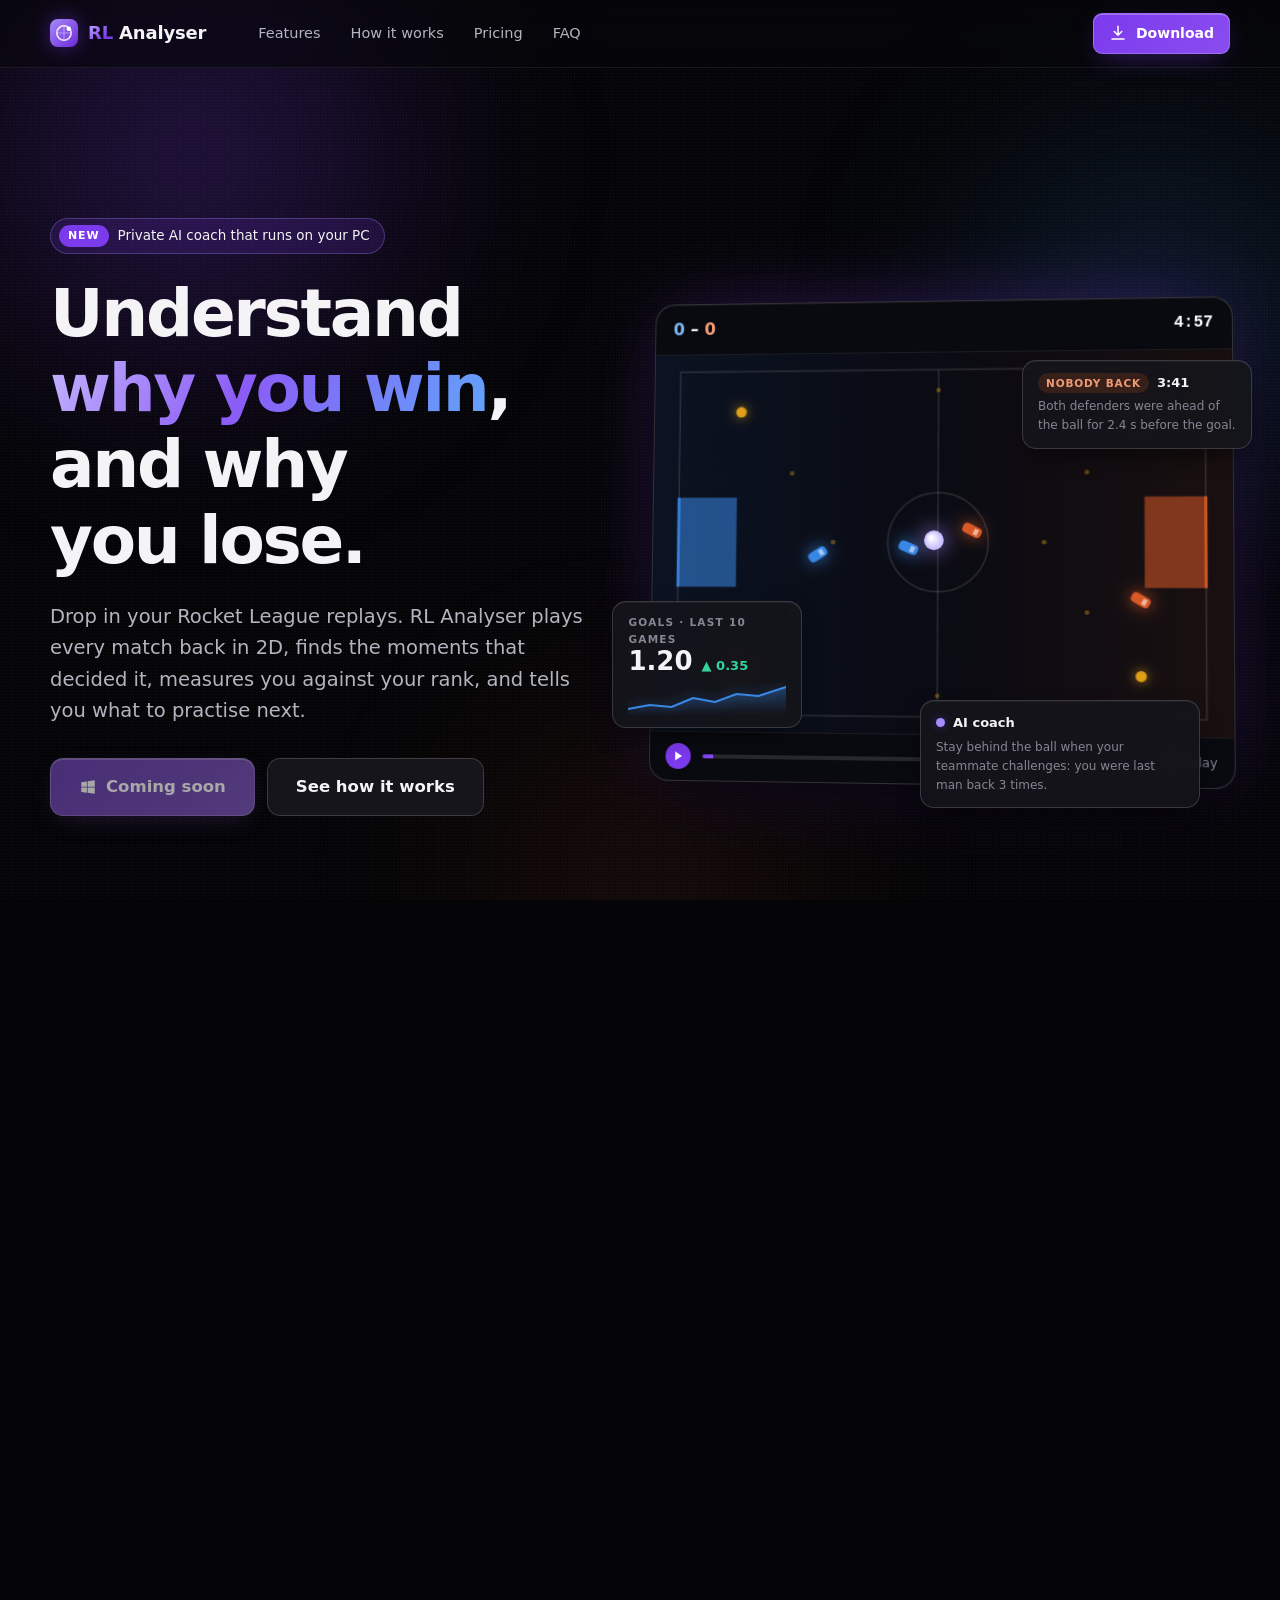
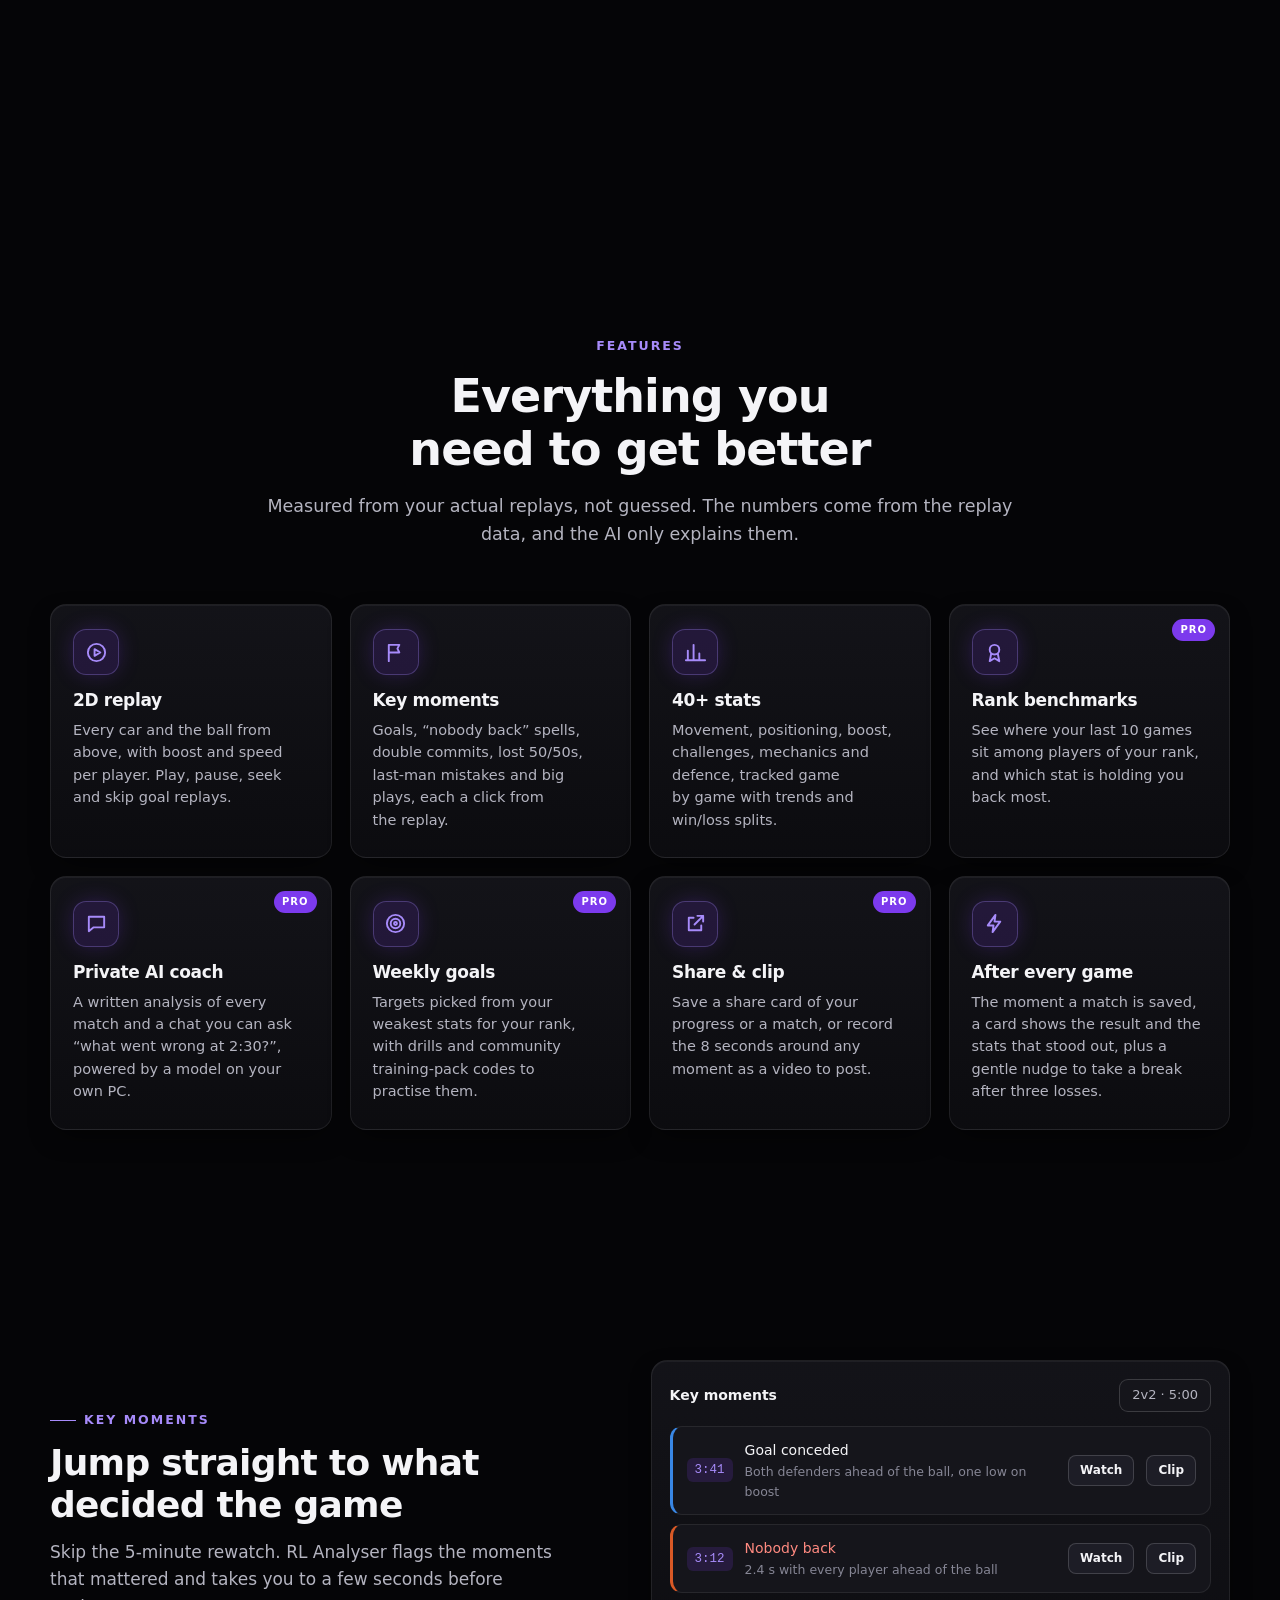
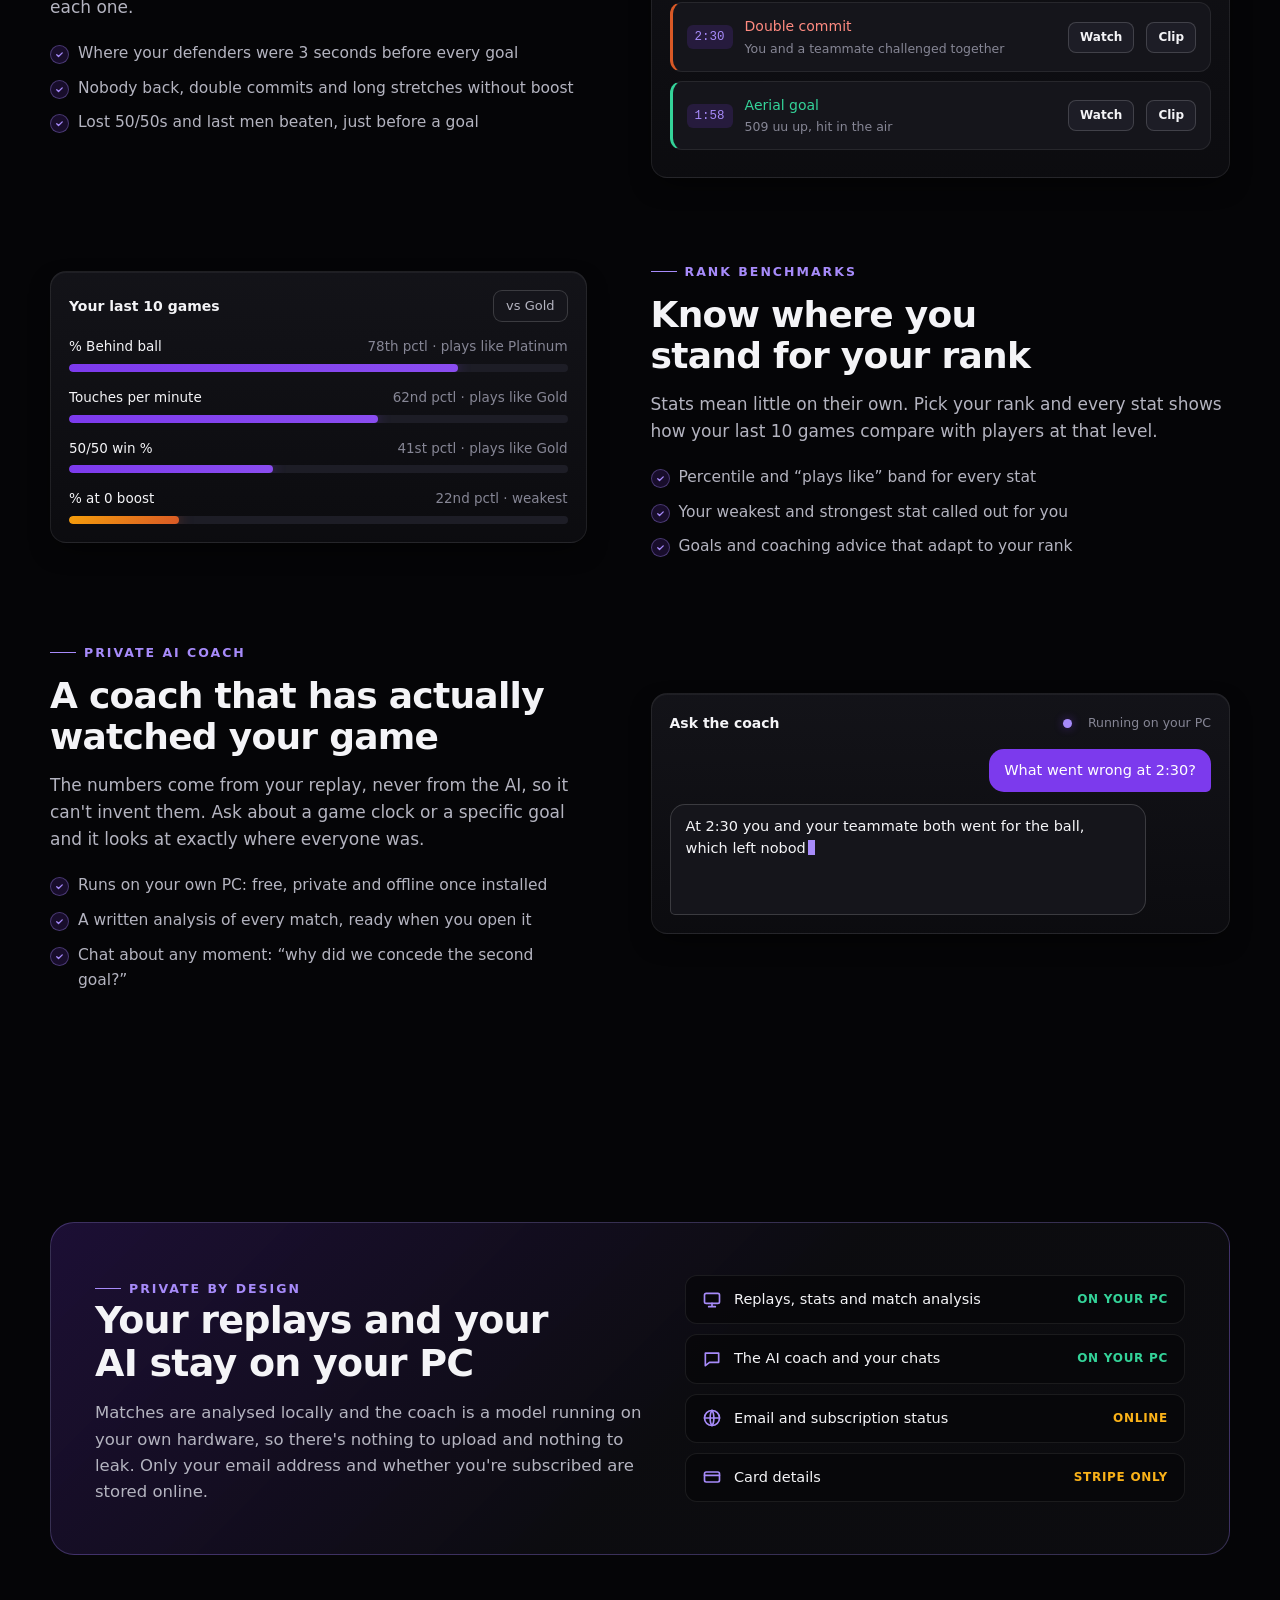
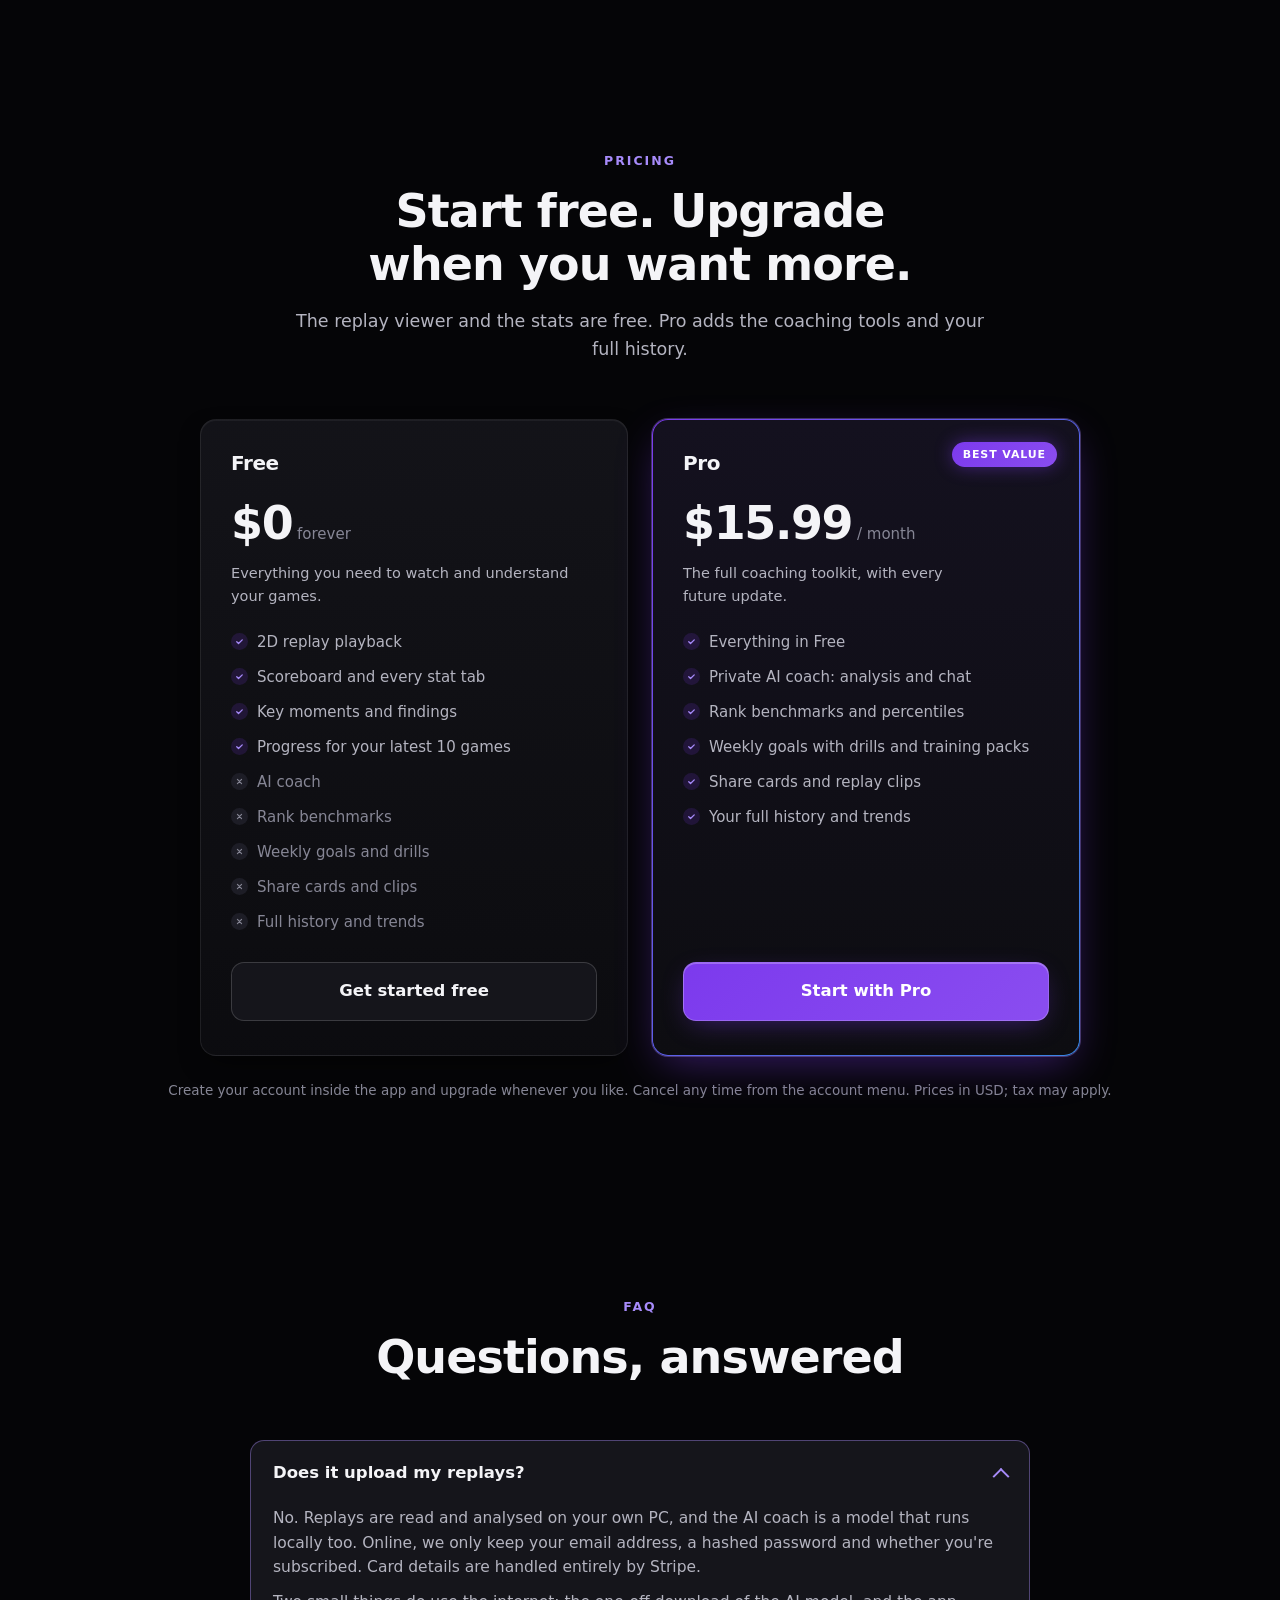
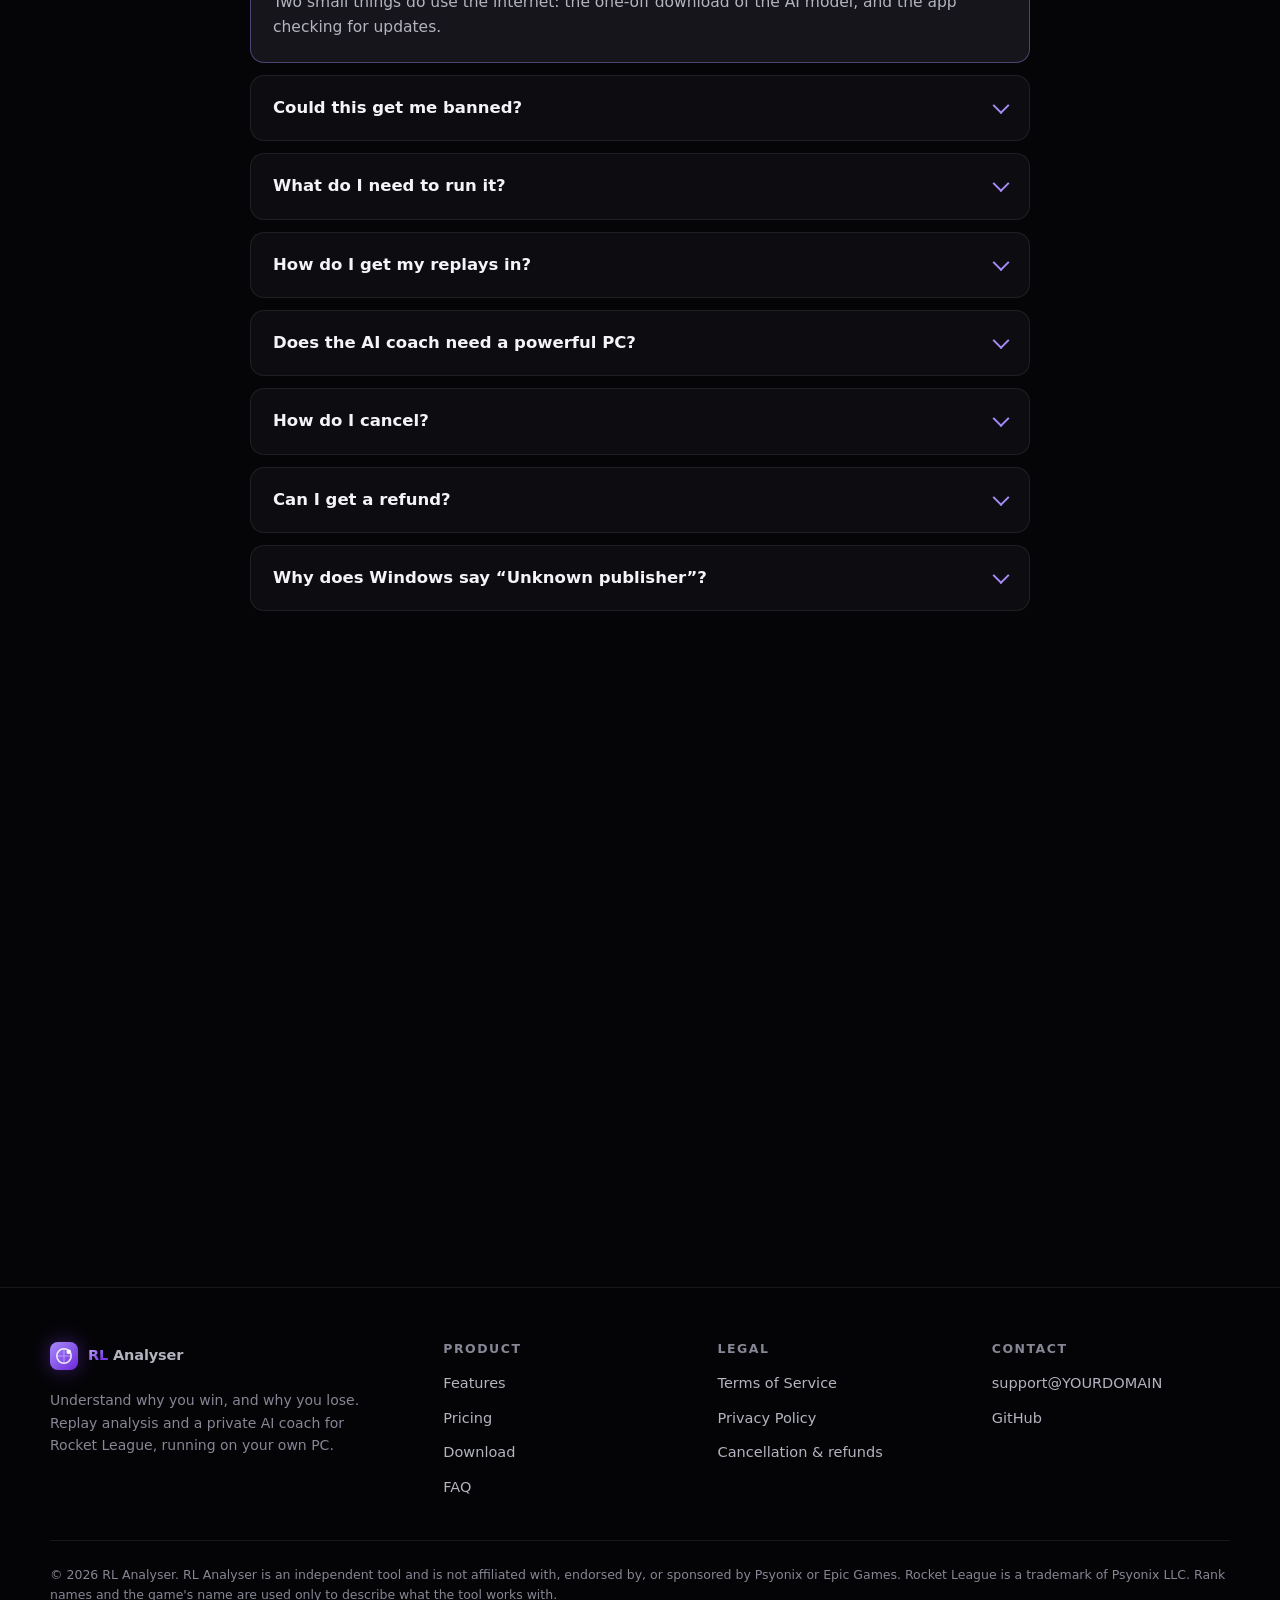
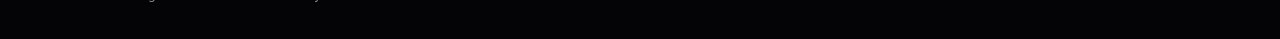
==== website/index.html @ 78fc93c7 "Add the public website (website/): home, download, legal drafts, thanks page A static, no-build site" ====
<!doctype html>
<html lang="en" class="no-js">
<head>
<meta charset="utf-8">
<meta name="viewport" content="width=device-width, initial-scale=1">
<title>RL Analyser: Rocket League replay analysis and a private AI coach</title>
<meta name="description" content="Replay every Rocket League match in 2D, find the moments that decided it, compare your stats with your rank, and get coaching from a private AI that runs on your own PC.">
<meta name="theme-color" content="#050507">
<link rel="canonical" href="https://YOURDOMAIN/">
<link rel="icon" href="assets/favicon.svg" type="image/svg+xml">
<link rel="icon" href="assets/favicon.ico" sizes="any">
<meta property="og:type" content="website">
<meta property="og:site_name" content="RL Analyser">
<meta property="og:title" content="RL Analyser: understand why you win, and why you lose">
<meta property="og:description" content="2D replays, key moments, rank-based stats and a private AI coach for Rocket League. Your replays never leave your PC.">
<meta property="og:url" content="https://YOURDOMAIN/">
<meta property="og:image" content="https://YOURDOMAIN/assets/og-image.png">
<meta name="twitter:card" content="summary_large_image">
<link rel="stylesheet" href="assets/site.css">
<script type="application/ld+json">
{"@context":"https://schema.org","@type":"SoftwareApplication","name":"RL Analyser","applicationCategory":"GameApplication","operatingSystem":"Windows 10, Windows 11",
 "description":"Rocket League replay analysis with 2D playback, key moments, rank benchmarks and a private on-device AI coach.",
 "offers":[{"@type":"Offer","price":"0","priceCurrency":"USD","name":"Free"},{"@type":"Offer","price":"15.99","priceCurrency":"USD","name":"Pro (monthly)"}]}
</script>
</head>
<body data-page="home" id="top">
<a class="skip" href="#main">Skip to content</a>
<div class="aurora" aria-hidden="true"><i></i><i></i><i></i></div>
<div id="site-header"></div>

<main id="main">

<!-- ================= HERO ================= -->
<header class="hero">
  <div class="wrap">
    <div class="hero-copy">
      <div class="pill reveal"><b>New</b> Private AI coach that runs on your PC</div>
      <h1 class="reveal">Understand <span class="grad">why you win</span>, and why you lose.</h1>
      <p class="lead reveal">Drop in your Rocket League replays. RL Analyser plays every match back in 2D, finds the moments that decided it, measures you against your rank, and tells you what to practise next.</p>
      <div class="hero-cta reveal">
        <a class="btn btn-primary btn-lg" href="download.html" data-download aria-disabled="true">Download for Windows</a>
        <a class="btn btn-lg" href="#how">See how it works</a>
      </div>
      <div class="hero-meta reveal">
        <span><svg viewBox="0 0 24 24" fill="none" stroke="currentColor" stroke-width="2" stroke-linecap="round" stroke-linejoin="round" aria-hidden="true"><rect x="5" y="11" width="14" height="9" rx="2"/><path d="M8 11V8a4 4 0 018 0v3"/></svg>Your replays never leave your PC</span>
        <span><svg viewBox="0 0 24 24" fill="none" stroke="currentColor" stroke-width="2" stroke-linecap="round" stroke-linejoin="round" aria-hidden="true"><path d="M5 12l5 5 9-10"/></svg>Free to start</span>
        <span><svg viewBox="0 0 24 24" fill="none" stroke="currentColor" stroke-width="2" stroke-linecap="round" stroke-linejoin="round" aria-hidden="true"><path d="M5 12l5 5 9-10"/></svg>Windows 10 &amp; 11</span>
      </div>
    </div>

    <div class="stage reveal" aria-label="A drawn illustration of the app's 2D replay view">
      <div class="replay">
        <div class="replay-top">
          <span class="score"><span class="b" id="hud-b">0</span> <span aria-hidden="true">&ndash;</span> <span class="o" id="hud-o">0</span></span>
          <span class="live" id="hud-state"></span>
          <span class="clock" id="hud-clock">4:58</span>
        </div>
        <canvas id="replay-canvas" aria-hidden="true"></canvas>
        <div class="replay-bar"><span class="play"><svg viewBox="0 0 12 12" fill="currentColor" aria-hidden="true"><path d="M3 1.5l7 4.5-7 4.5z"/></svg></span><span class="track"><i id="hud-track"></i></span><span>2D replay</span></div>
      </div>
      <div class="float f1">
        <div class="mini-label">Goals &middot; last 10 games</div>
        <div class="mini-value">1.20 <span class="good delta">&#9650; 0.35</span></div>
        <svg class="spark" viewBox="0 0 160 32" preserveAspectRatio="none" aria-hidden="true">
          <defs><linearGradient id="sparkfill" x1="0" y1="0" x2="0" y2="1"><stop offset="0" stop-color="#3987e5" stop-opacity=".35"/><stop offset="1" stop-color="#3987e5" stop-opacity="0"/></linearGradient></defs>
          <path d="M0 26 L22 22 L44 24 L66 15 L88 19 L110 11 L132 13 L160 4 V32 H0 Z"/>
          <polyline points="0,26 22,22 44,24 66,15 88,19 110,11 132,13 160,4"/>
        </svg>
      </div>
      <div class="float f2"><span class="tag">Nobody back</span><b>3:41</b><div class="mini-sub mt">Both defenders were ahead of the ball for 2.4 s before the goal.</div></div>
      <div class="float f3"><span class="ai-dot"></span><b>AI coach</b><div class="mini-sub mt">Stay behind the ball when your teammate challenges: you were last man back 3 times.</div></div>
    </div>
  </div>
</header>

<section class="facts-strip" aria-label="At a glance">
  <div class="wrap facts">
    <div class="card fact reveal"><b data-count="40" data-suffix="+">40+</b><span>stats measured per player, per match</span></div>
    <div class="card fact reveal"><b data-count="8">8</b><span>kinds of key moment found automatically</span></div>
    <div class="card fact reveal"><b data-count="8">8</b><span>rank bands to compare yourself against</span></div>
    <div class="card fact reveal"><b data-count="100" data-suffix="%">100%</b><span>of your replays stay on your own PC</span></div>
  </div>
</section>

<!-- ================= HOW IT WORKS ================= -->
<section id="how" data-section="howItWorks">
  <div class="wrap">
    <div class="section-head reveal"><div class="kicker">How it works</div><h2>From a finished match to a clear plan</h2><p>No uploads, no waiting for a website. Everything happens on your PC, right after the game.</p></div>
    <div class="steps">
      <div class="card step reveal"><div class="icon-chip"><svg viewBox="0 0 24 24" fill="none" stroke="currentColor" stroke-width="2" stroke-linecap="round" stroke-linejoin="round" aria-hidden="true"><path d="M3 7h6l2 2h10v10H3z"/></svg></div><h3>Play like normal</h3><p>Turn on Rocket League's auto-save replays. RL Analyser finds your replay folder and notices every new game by itself.</p></div>
      <div class="card step reveal"><div class="icon-chip"><svg viewBox="0 0 24 24" fill="none" stroke="currentColor" stroke-width="2" stroke-linecap="round" stroke-linejoin="round" aria-hidden="true"><circle cx="12" cy="12" r="9"/><path d="M10 8.5l6 3.5-6 3.5z"/></svg></div><h3>See what really happened</h3><p>A &ldquo;just finished&rdquo; card shows the result and what stood out. Open the match to watch it in 2D with the key moments marked.</p></div>
      <div class="card step reveal"><div class="icon-chip"><svg viewBox="0 0 24 24" fill="none" stroke="currentColor" stroke-width="2" stroke-linecap="round" stroke-linejoin="round" aria-hidden="true"><circle cx="12" cy="12" r="9"/><circle cx="12" cy="12" r="5"/><circle cx="12" cy="12" r="1.5"/></svg></div><h3>Know what to practise</h3><p>Get weekly goals aimed at your weakest stats for your rank, with drills and training-pack codes to hit them.</p></div>
    </div>
  </div>
</section>

<!-- ================= FEATURES ================= -->
<section id="features" data-section="features">
  <div class="wrap">
    <div class="section-head reveal"><div class="kicker">Features</div><h2>Everything you need to get better</h2><p>Measured from your actual replays, not guessed. The numbers come from the replay data, and the AI only explains them.</p></div>
    <div class="features">
      <article class="card feature reveal"><div class="icon-chip"><svg viewBox="0 0 24 24" fill="none" stroke="currentColor" stroke-width="2" stroke-linecap="round" stroke-linejoin="round" aria-hidden="true"><circle cx="12" cy="12" r="9"/><path d="M10 8.5l6 3.5-6 3.5z"/></svg></div><h3>2D replay</h3><p>Every car and the ball from above, with boost and speed per player. Play, pause, seek and skip goal replays.</p></article>
      <article class="card feature reveal"><div class="icon-chip"><svg viewBox="0 0 24 24" fill="none" stroke="currentColor" stroke-width="2" stroke-linecap="round" stroke-linejoin="round" aria-hidden="true"><path d="M5 21V4M5 4h11l-2 4 2 4H5"/></svg></div><h3>Key moments</h3><p>Goals, &ldquo;nobody back&rdquo; spells, double commits, lost 50/50s, last-man mistakes and big plays, each a click from the replay.</p></article>
      <article class="card feature reveal"><div class="icon-chip"><svg viewBox="0 0 24 24" fill="none" stroke="currentColor" stroke-width="2" stroke-linecap="round" stroke-linejoin="round" aria-hidden="true"><path d="M4 20V10M10 20V4M16 20v-7M22 20H2"/></svg></div><h3>40+ stats</h3><p>Movement, positioning, boost, challenges, mechanics and defence, tracked game by game with trends and win/loss splits.</p></article>
      <article class="card feature reveal"><span class="pro-tag">Pro</span><div class="icon-chip"><svg viewBox="0 0 24 24" fill="none" stroke="currentColor" stroke-width="2" stroke-linecap="round" stroke-linejoin="round" aria-hidden="true"><circle cx="12" cy="9" r="5"/><path d="M8.5 13.5L7 21l5-3 5 3-1.5-7.5"/></svg></div><h3>Rank benchmarks</h3><p>See where your last 10 games sit among players of your rank, and which stat is holding you back most.</p></article>
      <article class="card feature reveal"><span class="pro-tag">Pro</span><div class="icon-chip"><svg viewBox="0 0 24 24" fill="none" stroke="currentColor" stroke-width="2" stroke-linecap="round" stroke-linejoin="round" aria-hidden="true"><path d="M4 5h16v11H9l-5 4z"/></svg></div><h3>Private AI coach</h3><p>A written analysis of every match and a chat you can ask &ldquo;what went wrong at 2:30?&rdquo;, powered by a model on your own PC.</p></article>
      <article class="card feature reveal"><span class="pro-tag">Pro</span><div class="icon-chip"><svg viewBox="0 0 24 24" fill="none" stroke="currentColor" stroke-width="2" stroke-linecap="round" stroke-linejoin="round" aria-hidden="true"><circle cx="12" cy="12" r="9"/><circle cx="12" cy="12" r="5"/><circle cx="12" cy="12" r="1.5"/></svg></div><h3>Weekly goals</h3><p>Targets picked from your weakest stats for your rank, with drills and community training-pack codes to practise them.</p></article>
      <article class="card feature reveal"><span class="pro-tag">Pro</span><div class="icon-chip"><svg viewBox="0 0 24 24" fill="none" stroke="currentColor" stroke-width="2" stroke-linecap="round" stroke-linejoin="round" aria-hidden="true"><path d="M14 4h6v6M20 4l-9 9M18 14v5H5V6h5"/></svg></div><h3>Share &amp; clip</h3><p>Save a share card of your progress or a match, or record the 8 seconds around any moment as a video to post.</p></article>
      <article class="card feature reveal"><div class="icon-chip"><svg viewBox="0 0 24 24" fill="none" stroke="currentColor" stroke-width="2" stroke-linecap="round" stroke-linejoin="round" aria-hidden="true"><path d="M13 3L5 14h6l-1 7 8-11h-6z"/></svg></div><h3>After every game</h3><p>The moment a match is saved, a card shows the result and the stats that stood out, plus a gentle nudge to take a break after three losses.</p></article>
    </div>
  </div>
</section>

<!-- ================= DEEP DIVES ================= -->
<section data-section="deepDive">
  <div class="wrap">
    <div class="dive">
      <div class="dive-copy reveal">
        <div class="kicker">Key moments</div>
        <h3>Jump straight to what decided the game</h3>
        <p>Skip the 5-minute rewatch. RL Analyser flags the moments that mattered and takes you to a few seconds before each one.</p>
        <ul class="checks"><li>Where your defenders were 3 seconds before every goal</li><li>Nobody back, double commits and long stretches without boost</li><li>Lost 50/50s and last men beaten, just before a goal</li></ul>
      </div>
      <div class="card mock reveal" aria-label="Illustration of the key moments list">
        <div class="mock-head"><b>Key moments</b><span class="rank-pick">2v2 &middot; 5:00</span></div>
        <div class="moment goal"><span class="clk">3:41</span><span class="txt">Goal conceded<small>Both defenders ahead of the ball, one low on boost</small></span><span class="pillbtn">Watch</span><span class="pillbtn">Clip</span></div>
        <div class="moment bad"><span class="clk">3:12</span><span class="txt">Nobody back<small>2.4 s with every player ahead of the ball</small></span><span class="pillbtn">Watch</span><span class="pillbtn">Clip</span></div>
        <div class="moment bad"><span class="clk">2:30</span><span class="txt">Double commit<small>You and a teammate challenged together</small></span><span class="pillbtn">Watch</span><span class="pillbtn">Clip</span></div>
        <div class="moment good"><span class="clk">1:58</span><span class="txt">Aerial goal<small>509 uu up, hit in the air</small></span><span class="pillbtn">Watch</span><span class="pillbtn">Clip</span></div>
      </div>
    </div>

    <div class="dive flip">
      <div class="dive-copy reveal">
        <div class="kicker">Rank benchmarks</div>
        <h3>Know where you stand for your rank</h3>
        <p>Stats mean little on their own. Pick your rank and every stat shows how your last 10 games compare with players at that level.</p>
        <ul class="checks"><li>Percentile and &ldquo;plays like&rdquo; band for every stat</li><li>Your weakest and strongest stat called out for you</li><li>Goals and coaching advice that adapt to your rank</li></ul>
      </div>
      <div class="card mock reveal" aria-label="Illustration of stats compared with a rank">
        <div class="mock-head"><b>Your last 10 games</b><span class="rank-pick">vs Gold</span></div>
        <div class="bars">
          <div class="bar-row"><div class="top"><span>% Behind ball</span><span>78th pctl &middot; plays like Platinum</span></div><div class="bar"><i data-w="78"></i></div></div>
          <div class="bar-row"><div class="top"><span>Touches per minute</span><span>62nd pctl &middot; plays like Gold</span></div><div class="bar"><i data-w="62"></i></div></div>
          <div class="bar-row"><div class="top"><span>50/50 win %</span><span>41st pctl &middot; plays like Gold</span></div><div class="bar"><i data-w="41"></i></div></div>
          <div class="bar-row"><div class="top"><span>% at 0 boost</span><span>22nd pctl &middot; weakest</span></div><div class="bar warn"><i data-w="22"></i></div></div>
        </div>
      </div>
    </div>

    <div class="dive">
      <div class="dive-copy reveal">
        <div class="kicker">Private AI coach</div>
        <h3>A coach that has actually watched your game</h3>
        <p>The numbers come from your replay, never from the AI, so it can't invent them. Ask about a game clock or a specific goal and it looks at exactly where everyone was.</p>
        <ul class="checks"><li>Runs on your own PC: free, private and offline once installed</li><li>A written analysis of every match, ready when you open it</li><li>Chat about any moment: &ldquo;why did we concede the second goal?&rdquo;</li></ul>
      </div>
      <div class="card mock reveal" aria-label="Illustration of a chat with the AI coach">
        <div class="mock-head"><b>Ask the coach</b><span class="engine"><span class="ai-dot"></span>Running on your PC</span></div>
        <div class="chat">
          <div class="bubble me">What went wrong at 2:30?</div>
          <div class="bubble ai" data-typing="At 2:30 you and your teammate both went for the ball, which left nobody behind it. The opponent cleared past you and scored 4 seconds later. Next time, call the challenge and rotate back so one of you stays behind the ball."><span class="typed"></span><span class="cursor"></span></div>
        </div>
      </div>
    </div>
  </div>
</section>

<!-- ================= PRIVACY ================= -->
<section data-section="privacy">
  <div class="wrap">
    <div class="band reveal">
      <div>
        <div class="kicker">Private by design</div>
        <h2>Your replays and your AI stay on your PC</h2>
        <p>Matches are analysed locally and the coach is a model running on your own hardware, so there's nothing to upload and nothing to leak. Only your email address and whether you're subscribed are stored online.</p>
      </div>
      <div class="flow" aria-label="What happens where">
        <div class="here"><svg viewBox="0 0 24 24" fill="none" stroke="currentColor" stroke-width="2" stroke-linecap="round" stroke-linejoin="round" aria-hidden="true"><rect x="3" y="4" width="18" height="12" rx="2"/><path d="M8 20h8M12 16v4"/></svg>Replays, stats and match analysis<b>On your PC</b></div>
        <div class="here"><svg viewBox="0 0 24 24" fill="none" stroke="currentColor" stroke-width="2" stroke-linecap="round" stroke-linejoin="round" aria-hidden="true"><path d="M4 5h16v11H9l-5 4z"/></svg>The AI coach and your chats<b>On your PC</b></div>
        <div class="online"><svg viewBox="0 0 24 24" fill="none" stroke="currentColor" stroke-width="2" stroke-linecap="round" stroke-linejoin="round" aria-hidden="true"><circle cx="12" cy="12" r="9"/><path d="M3 12h18M12 3c3 3.5 3 14.5 0 18M12 3c-3 3.5-3 14.5 0 18"/></svg>Email and subscription status<b>Online</b></div>
        <div class="online"><svg viewBox="0 0 24 24" fill="none" stroke="currentColor" stroke-width="2" stroke-linecap="round" stroke-linejoin="round" aria-hidden="true"><rect x="3" y="6" width="18" height="12" rx="2"/><path d="M3 10h18"/></svg>Card details<b>Stripe only</b></div>
      </div>
    </div>
  </div>
</section>

<!-- ================= PRICING ================= -->
<section id="pricing" data-section="pricing">
  <div class="wrap">
    <div class="section-head reveal"><div class="kicker">Pricing</div><h2>Start free. Upgrade when you want more.</h2><p>The replay viewer and the stats are free. Pro adds the coaching tools and your full history.</p></div>
    <div class="plans">
      <div class="card plan reveal">
        <h3>Free</h3><div class="price">$0<small> forever</small></div>
        <p class="blurb">Everything you need to watch and understand your games.</p>
        <ul><li>2D replay playback</li><li>Scoreboard and every stat tab</li><li>Key moments and findings</li><li>Progress for your latest 10 games</li><li class="no">AI coach</li><li class="no">Rank benchmarks</li><li class="no">Weekly goals and drills</li><li class="no">Share cards and clips</li><li class="no">Full history and trends</li></ul>
        <a class="btn btn-lg" href="download.html">Get started free</a>
      </div>
      <div class="card plan pro reveal">
        <span class="badge">Best value</span>
        <h3>Pro</h3><div class="price"><span data-site="priceMonthly">$15.99</span><small> / month</small></div>
        <p class="blurb">The full coaching toolkit, with every future update.</p>
        <ul><li>Everything in Free</li><li>Private AI coach: analysis and chat</li><li>Rank benchmarks and percentiles</li><li>Weekly goals with drills and training packs</li><li>Share cards and replay clips</li><li>Your full history and trends</li></ul>
        <a class="btn btn-primary btn-lg" href="download.html">Start with Pro</a>
      </div>
    </div>
    <p class="fineprint reveal">Create your account inside the app and upgrade whenever you like. Cancel any time from the account menu. Prices in USD; tax may apply.</p>
  </div>
</section>

<!-- ================= FAQ ================= -->
<section id="faq" data-section="faq">
  <div class="wrap">
    <div class="section-head reveal"><div class="kicker">FAQ</div><h2>Questions, answered</h2></div>
    <div class="faq reveal">
      <details open><summary>Does it upload my replays?</summary><div class="answer"><p>No. Replays are read and analysed on your own PC, and the AI coach is a model that runs locally too. Online, we only keep your email address, a hashed password and whether you're subscribed. Card details are handled entirely by Stripe.</p><p>Two small things do use the internet: the one-off download of the AI model, and the app checking for updates.</p></div></details>
      <details><summary>Could this get me banned?</summary><div class="answer"><p>RL Analyser only reads the replay files Rocket League saves to your computer, the same way replay-analysis websites do. It never touches the game itself: no memory reading, no overlays, no injection.</p></div></details>
      <details><summary>What do I need to run it?</summary><div class="answer"><p>Windows 10 or 11 (64-bit) with Rocket League on PC, from Epic or Steam. Replays saved on consoles can't be read. Mac and Linux aren't supported yet.</p></div></details>
      <details><summary>How do I get my replays in?</summary><div class="answer"><p>Switch on Rocket League's <b>Auto-save replays</b> setting. The app finds the replay folder for you, loads what's there, and picks up each new game as soon as it's saved.</p></div></details>
      <details><summary>Does the AI coach need a powerful PC?</summary><div class="answer"><p>It needs a one-off model download: about 2.7&nbsp;GB for the Lite model, or 5.7&nbsp;GB for the better Standard model (best with an 8&nbsp;GB+ graphics card). With a graphics card a report takes seconds; on a CPU alone it takes a couple of minutes. Everything except the AI is instant either way.</p></div></details>
      <details><summary>How do I cancel?</summary><div class="answer"><p>Open the account menu in the app and choose <b>Manage subscription</b>. You keep Pro until the end of the month you've paid for, then you're back on Free. Your replays and stats are never deleted.</p></div></details>
      <details><summary>Can I get a refund?</summary><div class="answer"><p>See the <a href="refunds.html">cancellation and refunds page</a> for the details.</p></div></details>
      <details><summary>Why does Windows say &ldquo;Unknown publisher&rdquo;?</summary><div class="answer"><p>The installer isn't code-signed yet, so Windows SmartScreen shows a caution the first time. Choose <b>More info</b>, then <b>Run anyway</b>. We publish a SHA-256 checksum for every release so you can check your download is untouched.</p></div></details>
    </div>
  </div>
</section>

<section>
  <div class="wrap">
    <div class="cta reveal">
      <h2>Ready to find out why you win?</h2>
      <p>Download RL Analyser, point it at your replays, and see your last game the way a coach would.</p>
      <a class="btn btn-primary btn-lg" href="download.html" data-download aria-disabled="true">Download for Windows</a>
    </div>
  </div>
</section>

</main>

<div id="site-footer"></div>
<noscript><p class="noscript">RL Analyser's website works best with JavaScript on, but all the key information is on this page.</p></noscript>
<script src="site.config.js"></script>
<script src="assets/site.js"></script>
</body>
</html>
---- website/assets/site.css ----
/* RL Analyser website. Same design language as the app (ui/styles.css): near-black layered surfaces, one
   electric-violet accent for chrome, and team blue/orange reserved for data. The tokens below are copied from the
   app, so change a value in ONE place and the whole site follows. No inline styles anywhere (strict CSP). */

:root {
  color-scheme: dark;

  --ink: #f4f4f7;
  --ink-secondary: #b4b4c0;
  --ink-muted: #868695;
  --paper: #050507;
  --surface: #0d0d11;
  --surface-2: #15151b;
  --surface-3: #1d1d26;
  --hairline: rgba(255, 255, 255, 0.08);
  --hairline-strong: rgba(255, 255, 255, 0.16);

  --accent: #7c3aed;
  --accent-text: #a78bfa;
  --accent-glow: rgba(124, 58, 237, 0.45);
  --accent-soft: rgba(124, 58, 237, 0.16);
  --accent-grad: linear-gradient(135deg, #7c3aed, #8a4df0);

  --blue: #3987e5;
  --blue-text: #7db4f2;
  --orange: #d95926;
  --orange-text: #f09a73;
  --good: #34d399;
  --warn: #fab219;

  --radius-lg: 16px;
  --radius-md: 10px;
  --radius-sm: 6px;
  --shadow-2: 0 10px 28px -10px rgba(0, 0, 0, 0.8), 0 1px 0 rgba(255, 255, 255, 0.05) inset;
  --shadow-3: 0 30px 60px -20px rgba(0, 0, 0, 0.9), 0 1px 0 rgba(255, 255, 255, 0.06) inset;
  --glow: 0 0 0 1px rgba(167, 139, 250, 0.35), 0 14px 44px -10px var(--accent-glow);

  --font: "Segoe UI Variable Display", "Segoe UI", system-ui, -apple-system, "Helvetica Neue", Arial, sans-serif;
  --font-mono: "Cascadia Code", "SF Mono", Consolas, ui-monospace, monospace;
  --maxw: 1180px;
}

* { box-sizing: border-box; }
html { scroll-behavior: smooth; scroll-padding-top: 84px; }
body {
  margin: 0; background: var(--paper); color: var(--ink); font-family: var(--font); font-size: 16px; line-height: 1.6;
  -webkit-font-smoothing: antialiased; overflow-x: hidden;
}
img, svg, canvas { display: block; max-width: 100%; }
a { color: var(--accent-text); text-decoration: none; }
a:hover { text-decoration: underline; }
h1, h2, h3, h4 { line-height: 1.15; margin: 0; letter-spacing: -0.02em; text-wrap: balance; }
p { margin: 0; text-wrap: pretty; }
ul { margin: 0; padding: 0; list-style: none; }
button { font: inherit; cursor: pointer; }
:focus-visible { outline: 2px solid var(--accent-text); outline-offset: 3px; border-radius: 4px; }
::selection { background: rgba(124, 58, 237, 0.55); color: #fff; }
.skip { position: absolute; left: -999px; top: 8px; z-index: 100; background: var(--accent); color: #fff; padding: 8px 14px; border-radius: 8px; }
.skip:focus { left: 8px; }
.wrap { width: min(var(--maxw), 100% - 48px); margin-inline: auto; }
.hidden { display: none !important; }

/* ---------- ambient background ---------- */
.aurora { position: fixed; inset: 0; z-index: -1; overflow: hidden; pointer-events: none; background: var(--paper); }
.aurora i { position: absolute; border-radius: 50%; filter: blur(90px); opacity: 0.55; will-change: transform; }
.aurora i:nth-child(1) { width: 640px; height: 640px; left: -10%; top: -18%; background: radial-gradient(circle, rgba(124, 58, 237, 0.55), transparent 70%); animation: drift-a 26s ease-in-out infinite alternate; }
.aurora i:nth-child(2) { width: 560px; height: 560px; right: -12%; top: 4%; background: radial-gradient(circle, rgba(57, 135, 229, 0.38), transparent 70%); animation: drift-b 32s ease-in-out infinite alternate; }
.aurora i:nth-child(3) { width: 520px; height: 520px; left: 30%; bottom: -26%; background: radial-gradient(circle, rgba(217, 89, 38, 0.22), transparent 70%); animation: drift-a 38s ease-in-out infinite alternate-reverse; }
.aurora::after { /* fine grain keeps the gradients from banding */
  content: ""; position: absolute; inset: 0; opacity: 0.05;
  background-image: radial-gradient(rgba(255, 255, 255, 0.9) 1px, transparent 1px); background-size: 3px 3px;
}
@keyframes drift-a { to { transform: translate3d(90px, 70px, 0) scale(1.12); } }
@keyframes drift-b { to { transform: translate3d(-80px, 90px, 0) scale(1.08); } }

/* ---------- nav ---------- */
#site-header { min-height: 68px; }
.nav {
  position: fixed; inset: 0 0 auto 0; z-index: 50; height: 68px; display: flex; align-items: center;
  background: rgba(8, 8, 11, 0.62); backdrop-filter: blur(18px) saturate(1.4); -webkit-backdrop-filter: blur(18px) saturate(1.4);
  border-bottom: 1px solid var(--hairline); transition: background .25s, border-color .25s;
}
.nav.scrolled { background: rgba(8, 8, 11, 0.86); border-bottom-color: var(--hairline-strong); }
.nav .wrap { display: flex; align-items: center; gap: 28px; }
.brand { display: inline-flex; align-items: center; gap: 10px; font-weight: 700; font-size: 18px; letter-spacing: -0.01em; color: var(--ink); white-space: nowrap; flex-shrink: 0; }
.brand:hover { text-decoration: none; }
.brand .rl { background: linear-gradient(135deg, #c4b5fd, #7c3aed 70%); -webkit-background-clip: text; background-clip: text; -webkit-text-fill-color: transparent; font-weight: 800; }
.brand svg { width: 28px; height: 28px; filter: drop-shadow(0 0 10px var(--accent-glow)); }
.nav-links { display: flex; gap: 6px; margin-left: 12px; }
.nav-links a { color: var(--ink-secondary); padding: 8px 12px; border-radius: 8px; font-size: 14.5px; font-weight: 500; }
.nav-links a:hover { color: var(--ink); background: var(--surface-2); text-decoration: none; }
.nav-cta { margin-left: auto; display: flex; align-items: center; gap: 10px; }
.menu-btn { display: none; margin-left: auto; background: var(--surface-2); border: 1px solid var(--hairline-strong); color: var(--ink); width: 42px; height: 42px; border-radius: 10px; }
.menu-btn svg { width: 20px; height: 20px; margin: auto; }

/* ---------- buttons ---------- */
.btn {
  display: inline-flex; align-items: center; justify-content: center; gap: 9px; border: 1px solid var(--hairline-strong);
  background: var(--surface-2); color: var(--ink); padding: 11px 20px; border-radius: 11px; font-weight: 600; font-size: 15px;
  transition: transform .18s ease, box-shadow .2s ease, background .2s ease, border-color .2s; text-decoration: none; white-space: nowrap;
}
.btn:hover { transform: translateY(-2px); background: var(--surface-3); text-decoration: none; border-color: rgba(255, 255, 255, 0.28); }
.btn-primary { background: var(--accent-grad); border-color: rgba(255, 255, 255, 0.22); color: #fff; box-shadow: 0 8px 28px -8px var(--accent-glow), 0 1px 0 rgba(255, 255, 255, 0.25) inset; }
.btn-primary:hover { background: var(--accent-grad); filter: brightness(1.14); box-shadow: 0 14px 38px -8px var(--accent-glow), 0 1px 0 rgba(255, 255, 255, 0.3) inset; }
.btn-lg { padding: 15px 28px; font-size: 16.5px; border-radius: 13px; }
.btn-small { padding: 8px 15px; font-size: 14px; border-radius: 9px; }
.btn svg { width: 18px; height: 18px; }
.btn[aria-disabled="true"] { opacity: .65; cursor: default; filter: saturate(.6); }
.btn[aria-disabled="true"]:hover { transform: none; filter: saturate(.6); }

/* ---------- hero ---------- */
.hero { padding: 150px 0 70px; position: relative; }
.hero .wrap { display: grid; grid-template-columns: minmax(0, 1fr) minmax(0, 1.08fr); gap: 56px; align-items: center; }
.kicker { display: inline-flex; align-items: center; gap: 8px; color: var(--accent-text); font-size: 12.5px; font-weight: 700; letter-spacing: .16em; text-transform: uppercase; }
.kicker::before { content: ""; width: 26px; height: 1px; background: var(--accent-text); }
.pill { display: inline-flex; align-items: center; gap: 9px; padding: 6px 14px 6px 8px; border-radius: 99px; background: var(--accent-soft); border: 1px solid rgba(167, 139, 250, 0.3); color: var(--ink); font-size: 13.5px; margin-bottom: 22px; }
.pill b { background: var(--accent); color: #fff; padding: 2px 9px; border-radius: 99px; font-size: 11px; letter-spacing: .08em; text-transform: uppercase; }
.hero h1 { font-size: clamp(38px, 5.2vw, 66px); font-weight: 800; letter-spacing: -0.035em; }
.grad { background: linear-gradient(120deg, #c4b5fd 0%, #8b5cf6 45%, #60a5fa 100%); -webkit-background-clip: text; background-clip: text; -webkit-text-fill-color: transparent; }
.hero .lead { margin-top: 22px; font-size: clamp(17px, 1.6vw, 19.5px); color: var(--ink-secondary); max-width: 540px; }
.hero-cta { display: flex; flex-wrap: wrap; gap: 12px; margin-top: 32px; }
.hero-meta { margin-top: 24px; display: flex; flex-wrap: wrap; gap: 8px 22px; color: var(--ink-muted); font-size: 13.5px; }
.hero-meta span { display: inline-flex; align-items: center; gap: 7px; }
.hero-meta svg { width: 15px; height: 15px; color: var(--accent-text); }

.stage { position: relative; }
.replay {
  position: relative; border-radius: 20px; background: #090a10; border: 1px solid var(--hairline-strong); box-shadow: var(--shadow-3), 0 0 80px -20px var(--accent-glow);
  overflow: hidden; transform: perspective(1400px) rotateY(-5deg) rotateX(3deg); transition: transform .5s ease;
}
.stage:hover .replay { transform: perspective(1400px) rotateY(-1.5deg) rotateX(1deg); }
.replay-top { display: flex; align-items: center; gap: 14px; padding: 12px 18px; border-bottom: 1px solid var(--hairline); font-variant-numeric: tabular-nums; }
.replay-top .score { font-weight: 700; font-size: 17px; }
.replay-top .score .b { color: var(--blue-text); } .replay-top .score .o { color: var(--orange-text); }
.replay-top .clock { font-family: var(--font-mono); font-weight: 600; margin-left: auto; color: #fff; }
.replay-top .live { color: var(--warn); font-weight: 700; font-size: 12.5px; letter-spacing: .1em; }
.replay canvas { width: 100%; aspect-ratio: 16 / 10.5; background: #07080d; }
.replay-bar { display: flex; align-items: center; gap: 12px; padding: 11px 16px; border-top: 1px solid var(--hairline); color: var(--ink-muted); font-size: 12.5px; }
.replay-bar .track { flex: 1; height: 4px; border-radius: 4px; background: rgba(255, 255, 255, 0.12); overflow: hidden; }
.replay-bar .track i { display: block; height: 100%; width: 0; background: var(--accent-grad); box-shadow: 0 0 10px var(--accent-glow); }
.replay-bar .play { width: 26px; height: 26px; border-radius: 50%; background: var(--accent); display: grid; place-items: center; color: #fff; }
.replay-bar .play svg { width: 12px; height: 12px; }

.float {
  position: absolute; background: rgba(21, 21, 27, 0.88); backdrop-filter: blur(14px); -webkit-backdrop-filter: blur(14px);
  border: 1px solid var(--hairline-strong); border-radius: 14px; box-shadow: var(--shadow-2); padding: 12px 15px; font-size: 13px;
  animation: bob 7s ease-in-out infinite;
}
.float.f1 { left: -34px; bottom: 54px; width: 190px; animation-delay: -1s; }
.float.f2 { right: -22px; top: 62px; max-width: 230px; animation-delay: -3.5s; }
.float.f3 { right: 30px; bottom: -26px; max-width: 280px; animation-delay: -5s; }
@keyframes bob { 0%, 100% { transform: translateY(0); } 50% { transform: translateY(-9px); } }
.mini-label { font-size: 10.5px; letter-spacing: .12em; text-transform: uppercase; color: var(--ink-muted); font-weight: 700; }
.mini-value { font-size: 26px; font-weight: 800; font-variant-numeric: tabular-nums; line-height: 1.15; }
.mini-sub { font-size: 12px; color: var(--ink-muted); }
.good { color: var(--good); } .bad { color: #ff8a80; }
.spark { width: 100%; height: 32px; margin-top: 6px; }
.spark polyline { fill: none; stroke: var(--blue); stroke-width: 2; stroke-linejoin: round; stroke-linecap: round; filter: drop-shadow(0 0 6px rgba(57, 135, 229, .6)); }
.spark path { fill: url(#sparkfill); stroke: none; }
.tag { display: inline-block; font-size: 10.5px; font-weight: 700; letter-spacing: .08em; text-transform: uppercase; padding: 2px 8px; border-radius: 99px; background: rgba(217, 89, 38, .18); color: var(--orange-text); margin-right: 8px; }
.tag.blue { background: rgba(57, 135, 229, .18); color: var(--blue-text); }
.ai-dot { display: inline-block; width: 9px; height: 9px; border-radius: 50%; background: var(--accent-text); box-shadow: 0 0 10px var(--accent-glow); margin-right: 8px; animation: pulse 2.4s ease-in-out infinite; }
@keyframes pulse { 50% { transform: scale(1.35); opacity: .7; } }

/* ---------- sections ---------- */
section { position: relative; padding: 96px 0; }
.section-head { max-width: 760px; margin: 0 auto 56px; text-align: center; }
.section-head .kicker { margin-bottom: 14px; }
.section-head .kicker::before { display: none; }
.section-head h2 { font-size: clamp(30px, 4vw, 46px); font-weight: 800; }
.section-head p { margin-top: 16px; color: var(--ink-secondary); font-size: 17.5px; }

/* cards share a cursor-following spotlight (set by site.js via --mx / --my) */
.card {
  position: relative; background: linear-gradient(180deg, rgba(21, 21, 27, 0.9), rgba(13, 13, 17, 0.9)); border: 1px solid var(--hairline);
  border-radius: var(--radius-lg); box-shadow: var(--shadow-2); overflow: hidden; transition: transform .25s ease, border-color .25s ease;
}
.card::before {
  content: ""; position: absolute; inset: 0; opacity: 0; transition: opacity .3s; pointer-events: none;
  background: radial-gradient(420px circle at var(--mx, 50%) var(--my, 0%), rgba(167, 139, 250, 0.16), transparent 60%);
}
.card:hover { border-color: rgba(167, 139, 250, 0.4); transform: translateY(-3px); }
.card:hover::before { opacity: 1; }

.steps { display: grid; grid-template-columns: repeat(3, 1fr); gap: 20px; counter-reset: step; }
.step { padding: 28px 26px 30px; }
.step::after { counter-increment: step; content: "0" counter(step); position: absolute; right: 20px; top: 8px; font-size: 64px; font-weight: 800; color: rgba(255, 255, 255, 0.05); letter-spacing: -0.04em; }
.step h3 { font-size: 19px; margin: 18px 0 8px; }
.step p { color: var(--ink-secondary); font-size: 15px; }
.icon-chip { width: 46px; height: 46px; border-radius: 13px; display: grid; place-items: center; background: var(--accent-soft); border: 1px solid rgba(167, 139, 250, 0.3); color: var(--accent-text); box-shadow: 0 0 24px -6px var(--accent-glow); }
.icon-chip svg { width: 23px; height: 23px; }

.features { display: grid; grid-template-columns: repeat(4, 1fr); gap: 18px; }
.feature { padding: 24px 22px 26px; }
.feature h3 { font-size: 17px; margin: 16px 0 8px; }
.feature p { color: var(--ink-secondary); font-size: 14.5px; line-height: 1.55; }
.feature .pro-tag { position: absolute; right: 14px; top: 14px; font-size: 10px; font-weight: 800; letter-spacing: .1em; text-transform: uppercase; padding: 3px 8px; border-radius: 99px; background: var(--accent); color: #fff; }

/* deep dives: copy on one side, a UI mock on the other */
.dive { display: grid; grid-template-columns: 1fr 1.08fr; gap: 64px; align-items: center; padding: 38px 0; }
.dive.flip .dive-copy { order: 2; }
.dive-copy h3 { font-size: clamp(26px, 3vw, 36px); font-weight: 800; margin: 12px 0 14px; }
.dive-copy p { color: var(--ink-secondary); font-size: 17px; }
.checks { margin-top: 20px; display: grid; gap: 10px; }
.checks li { position: relative; padding-left: 28px; color: var(--ink-secondary); font-size: 15.5px; }
.checks li::before { content: ""; position: absolute; left: 0; top: 4px; width: 17px; height: 17px; border-radius: 50%; background: var(--accent-soft) url("data:image/svg+xml,%3Csvg xmlns='http://www.w3.org/2000/svg' viewBox='0 0 16 16'%3E%3Cpath d='M4 8.4l2.6 2.6L12 5.6' fill='none' stroke='%23a78bfa' stroke-width='1.9' stroke-linecap='round' stroke-linejoin='round'/%3E%3C/svg%3E") center / 11px no-repeat; border: 1px solid rgba(167, 139, 250, 0.35); }
.mock { padding: 18px; }
.mock-head { display: flex; align-items: center; justify-content: space-between; margin-bottom: 14px; }
.mock-head b { font-size: 14px; }

.moment { display: flex; align-items: center; gap: 12px; padding: 12px 14px; border-radius: 12px; background: var(--surface-2); border: 1px solid var(--hairline); border-left: 3px solid var(--hairline-strong); margin-bottom: 9px; transition: transform .2s, border-color .2s; }
.moment:hover { transform: translateX(4px); }
.moment.goal { border-left-color: var(--blue); } .moment.bad { border-left-color: var(--orange); } .moment.good { border-left-color: var(--good); }
.moment .clk { font-family: var(--font-mono); font-size: 12.5px; color: var(--accent-text); background: var(--accent-soft); padding: 2px 8px; border-radius: 6px; }
.moment .txt { flex: 1; min-width: 0; font-size: 14px; }
.moment .txt small { display: block; color: var(--ink-muted); font-size: 12.5px; margin-top: 1px; }
.pillbtn { font-size: 12px; font-weight: 600; padding: 5px 11px; border-radius: 8px; background: var(--surface-3); border: 1px solid var(--hairline-strong); color: var(--ink); }

.bars { display: grid; gap: 15px; }
.bar-row .top { display: flex; justify-content: space-between; font-size: 13.5px; margin-bottom: 6px; }
.bar-row .top span:last-child { color: var(--ink-muted); }
.bar { height: 8px; border-radius: 6px; background: var(--surface-3); position: relative; overflow: hidden; }
.bar i { display: block; height: 100%; width: 0; border-radius: 6px; background: var(--accent-grad); box-shadow: 0 0 14px var(--accent-glow); transition: width 1.2s cubic-bezier(.2, .7, .2, 1); }
.bar.warn i { background: linear-gradient(135deg, #f59e0b, #d95926); box-shadow: 0 0 14px rgba(217, 89, 38, .5); }
.bar i.on { width: var(--w); }
.rank-pick { display: inline-flex; align-items: center; gap: 8px; font-size: 13px; color: var(--ink-secondary); background: var(--surface-2); padding: 5px 12px; border-radius: 9px; border: 1px solid var(--hairline-strong); }

.chat { display: grid; gap: 12px; }
.bubble { max-width: 88%; padding: 11px 15px; border-radius: 15px; font-size: 14.5px; line-height: 1.5; }
.bubble.me { justify-self: end; background: var(--accent); color: #fff; border-bottom-right-radius: 5px; }
.bubble.ai { background: var(--surface-2); border: 1px solid var(--hairline-strong); border-bottom-left-radius: 5px; min-height: 90px; }
.bubble.ai .cursor { display: inline-block; width: 7px; height: 15px; background: var(--accent-text); margin-left: 2px; vertical-align: -2px; animation: blink 1s steps(1) infinite; }
@keyframes blink { 50% { opacity: 0; } }
.engine { display: flex; align-items: center; gap: 8px; color: var(--ink-muted); font-size: 12.5px; }

/* privacy band */
.band { padding: 48px 44px; border-radius: 24px; display: grid; grid-template-columns: 1.1fr 1fr; gap: 40px; align-items: center; background: linear-gradient(135deg, rgba(124, 58, 237, 0.2), rgba(13, 13, 17, 0.9) 55%); border: 1px solid rgba(167, 139, 250, 0.28); }
.band h2 { font-size: clamp(26px, 3.2vw, 38px); font-weight: 800; }
.band p { color: var(--ink-secondary); margin-top: 14px; font-size: 16.5px; }
.flow { display: grid; gap: 10px; }
.flow div { display: flex; align-items: center; gap: 12px; padding: 12px 16px; border-radius: 12px; background: rgba(5, 5, 7, 0.6); border: 1px solid var(--hairline); font-size: 14.5px; }
.flow div b { margin-left: auto; font-size: 12px; letter-spacing: .06em; text-transform: uppercase; }
.flow .here b { color: var(--good); } .flow .online b { color: var(--warn); }
.flow svg { width: 20px; height: 20px; color: var(--accent-text); flex-shrink: 0; }

/* pricing */
.plans { display: grid; grid-template-columns: 1fr 1fr; gap: 24px; max-width: 880px; margin: 0 auto; }
.plan { padding: 32px 30px 34px; display: flex; flex-direction: column; }
.plan h3 { font-size: 20px; }
.plan .price { font-size: 46px; font-weight: 800; letter-spacing: -0.03em; margin: 12px 0 2px; font-variant-numeric: tabular-nums; }
.plan .price small { font-size: 15px; font-weight: 500; color: var(--ink-muted); letter-spacing: 0; }
.plan .blurb { color: var(--ink-secondary); font-size: 14.5px; min-height: 44px; }
.plan ul { margin: 22px 0 28px; display: grid; gap: 11px; flex: 1; align-content: start; }
.plan li { position: relative; padding-left: 26px; font-size: 15px; color: var(--ink-secondary); }
.plan li::before { content: ""; position: absolute; left: 0; top: 3px; width: 17px; height: 17px; border-radius: 50%; background: var(--accent-soft) url("data:image/svg+xml,%3Csvg xmlns='http://www.w3.org/2000/svg' viewBox='0 0 16 16'%3E%3Cpath d='M4 8.4l2.6 2.6L12 5.6' fill='none' stroke='%23a78bfa' stroke-width='1.9' stroke-linecap='round' stroke-linejoin='round'/%3E%3C/svg%3E") center / 11px no-repeat; }
.plan li.no { color: var(--ink-muted); }
.plan li.no::before { background: var(--surface-3) url("data:image/svg+xml,%3Csvg xmlns='http://www.w3.org/2000/svg' viewBox='0 0 16 16'%3E%3Cpath d='M5 5l6 6M11 5l-6 6' fill='none' stroke='%23868695' stroke-width='1.7' stroke-linecap='round'/%3E%3C/svg%3E") center / 11px no-repeat; }
.plan.pro { border: 1px solid transparent; background: linear-gradient(180deg, #14111f, #0d0d11) padding-box, linear-gradient(120deg, #7c3aed, #3987e5, #d95926, #7c3aed) border-box; background-size: 100% 100%, 300% 300%; animation: border-flow 8s linear infinite; box-shadow: var(--glow); }
@keyframes border-flow { to { background-position: 0 0, 300% 0; } }
.plan.pro .badge { position: absolute; right: 22px; top: 22px; background: var(--accent-grad); color: #fff; font-size: 11px; font-weight: 800; letter-spacing: .08em; text-transform: uppercase; padding: 4px 11px; border-radius: 99px; box-shadow: 0 0 18px var(--accent-glow); }
.fineprint { text-align: center; color: var(--ink-muted); font-size: 13.5px; margin-top: 24px; }

/* faq */
.faq { max-width: 780px; margin: 0 auto; display: grid; gap: 12px; }
.faq details { background: var(--surface); border: 1px solid var(--hairline); border-radius: 14px; transition: border-color .2s, background .2s; }
.faq details[open] { border-color: rgba(167, 139, 250, 0.4); background: var(--surface-2); }
.faq summary { list-style: none; cursor: pointer; padding: 19px 56px 19px 22px; font-weight: 600; font-size: 16.5px; position: relative; }
.faq summary::-webkit-details-marker { display: none; }
.faq summary::after { content: ""; position: absolute; right: 22px; top: 50%; width: 10px; height: 10px; border-right: 2px solid var(--accent-text); border-bottom: 2px solid var(--accent-text); transform: translateY(-70%) rotate(45deg); transition: transform .25s; }
.faq details[open] summary::after { transform: translateY(-30%) rotate(-135deg); }
.faq .answer { padding: 0 22px 22px; color: var(--ink-secondary); font-size: 15.5px; }
.faq .answer p + p { margin-top: 10px; }

.cta { text-align: center; padding: 70px 30px; border-radius: 28px; background: radial-gradient(600px 260px at 50% 0%, rgba(124, 58, 237, 0.35), transparent 70%), var(--surface); border: 1px solid rgba(167, 139, 250, 0.3); box-shadow: var(--glow); }
.cta h2 { font-size: clamp(28px, 4vw, 44px); font-weight: 800; }
.cta p { color: var(--ink-secondary); margin: 14px auto 28px; max-width: 520px; font-size: 17px; }

/* footer */
footer.site { border-top: 1px solid var(--hairline); padding: 54px 0 34px; margin-top: 40px; background: rgba(5, 5, 7, 0.7); }
.foot { display: grid; grid-template-columns: 1.5fr repeat(3, 1fr); gap: 36px; }
.foot .foot-h { font-size: 12.5px; letter-spacing: .12em; text-transform: uppercase; color: var(--ink-muted); margin-bottom: 14px; font-weight: 700; }
.foot li + li { margin-top: 9px; }
.foot a { color: var(--ink-secondary); font-size: 14.5px; }
.foot a:hover { color: var(--ink); }
.foot .about { color: var(--ink-muted); font-size: 14px; margin-top: 12px; max-width: 320px; }
.legal-line { margin-top: 40px; padding-top: 24px; border-top: 1px solid var(--hairline); color: var(--ink-muted); font-size: 12.5px; line-height: 1.6; }

/* ---------- inner pages (download, legal, thanks) ---------- */
.page { padding: 140px 0 40px; }
.page h1 { font-size: clamp(34px, 4.5vw, 52px); font-weight: 800; letter-spacing: -0.03em; }
.page .sub { color: var(--ink-secondary); font-size: 18px; margin-top: 14px; max-width: 640px; }
.dl-card { margin-top: 36px; padding: 34px; display: grid; grid-template-columns: auto 1fr auto; gap: 28px; align-items: center; box-shadow: var(--glow); }
.dl-card .os { width: 74px; height: 74px; border-radius: 20px; display: grid; place-items: center; background: var(--accent-soft); border: 1px solid rgba(167, 139, 250, 0.3); color: var(--accent-text); }
.dl-card .os svg { width: 38px; height: 38px; }
.dl-card h2 { font-size: 24px; }
.dl-meta { display: flex; flex-wrap: wrap; gap: 6px 20px; color: var(--ink-muted); font-size: 14px; margin-top: 8px; }
.hash { margin-top: 18px; display: flex; align-items: center; gap: 10px; background: var(--surface-2); border: 1px solid var(--hairline); border-radius: 10px; padding: 8px 8px 8px 14px; font-family: var(--font-mono); font-size: 12px; color: var(--ink-secondary); overflow: hidden; }
.hash code { flex: 1; overflow: hidden; text-overflow: ellipsis; white-space: nowrap; }
.two { display: grid; grid-template-columns: 1fr 1fr; gap: 22px; margin-top: 26px; }
.panel { padding: 26px 28px; }
.panel h3 { font-size: 18px; margin-bottom: 14px; }
.panel li { padding: 7px 0; color: var(--ink-secondary); font-size: 15px; border-bottom: 1px solid var(--hairline); display: flex; justify-content: space-between; gap: 16px; }
.panel li:last-child { border-bottom: 0; }
.panel li b { color: var(--ink); font-weight: 600; }
.notice { margin-top: 26px; padding: 22px 26px; border-radius: var(--radius-lg); background: rgba(250, 178, 25, 0.07); border: 1px solid rgba(250, 178, 25, 0.35); }
.notice h3 { font-size: 16.5px; color: var(--warn); margin-bottom: 8px; }
.notice p, .notice li { color: var(--ink-secondary); font-size: 15px; }
.notice ol { margin: 10px 0 0 20px; padding: 0; }
.install { margin-top: 26px; display: grid; grid-template-columns: repeat(3, 1fr); gap: 18px; }
.install .card { padding: 24px; }
.install .n { width: 34px; height: 34px; border-radius: 50%; background: var(--accent); color: #fff; display: grid; place-items: center; font-weight: 800; box-shadow: 0 0 18px var(--accent-glow); }
.install h3 { font-size: 17px; margin: 14px 0 6px; }
.install p { color: var(--ink-secondary); font-size: 14.5px; }
.notes-box { margin-top: 26px; padding: 24px 28px; }
.notes-box h3 { font-size: 17px; margin-bottom: 10px; }
.notes-box p { color: var(--ink-secondary); white-space: pre-wrap; font-size: 15px; }

.prose { max-width: 760px; margin-top: 40px; }
.prose h2 { font-size: 22px; margin: 38px 0 12px; }
.prose p, .prose li { color: var(--ink-secondary); font-size: 16px; }
.prose p + p { margin-top: 12px; }
.prose ul { margin: 12px 0 12px 22px; list-style: disc; }
.prose li + li { margin-top: 6px; }
.draft { margin-top: 24px; padding: 14px 18px; border-radius: 12px; background: rgba(250, 178, 25, 0.08); border: 1px solid rgba(250, 178, 25, 0.4); color: var(--ink); font-size: 14.5px; }
.updated { color: var(--ink-muted); font-size: 14px; margin-top: 10px; }

.center-page { min-height: 70vh; display: grid; place-items: center; text-align: center; padding: 140px 0 40px; }
.center-page .glyph { width: 84px; height: 84px; margin: 0 auto 26px; border-radius: 26px; display: grid; place-items: center; background: var(--accent-soft); border: 1px solid rgba(167, 139, 250, 0.35); color: var(--accent-text); box-shadow: 0 0 50px -6px var(--accent-glow); }
.center-page .glyph svg { width: 42px; height: 42px; }
.center-page h1 { font-size: clamp(32px, 4.5vw, 50px); font-weight: 800; }
.center-page p { color: var(--ink-secondary); font-size: 18px; max-width: 520px; margin: 16px auto 28px; }

/* ---------- reveal on scroll ---------- */
.reveal { opacity: 0; transform: translateY(26px); transition: opacity .8s cubic-bezier(.2, .7, .2, 1), transform .8s cubic-bezier(.2, .7, .2, 1); transition-delay: var(--d, 0s); }
.reveal.in { opacity: 1; transform: none; }
.no-js .reveal { opacity: 1; transform: none; }

/* ---------- responsive ---------- */
@media (max-width: 1040px) {
  .hero .wrap, .dive, .band { grid-template-columns: 1fr; gap: 44px; }
  .dive.flip .dive-copy { order: 0; }
  .features { grid-template-columns: repeat(2, 1fr); }
  .float.f1 { left: 8px; } .float.f2 { right: 8px; }
  .replay { transform: none; }
  .foot { grid-template-columns: 1fr 1fr; }
}
@media (max-width: 820px) {
  .nav-links, .nav-cta .hide-sm { display: none; }
  .menu-btn { display: grid; }
  .nav-cta { margin-left: 0; }
  .nav.open .nav-links { display: grid; position: absolute; top: 68px; left: 0; right: 0; padding: 14px 24px 20px; gap: 4px; background: #08080b; border-bottom: 1px solid var(--hairline-strong); margin: 0; }
  .steps, .install, .two, .plans { grid-template-columns: 1fr; }
  .dl-card { grid-template-columns: 1fr; text-align: center; justify-items: center; }
  .dl-meta { justify-content: center; }
  section { padding: 70px 0; }
  .hero { padding-top: 118px; }
  .float.f1, .float.f3 { display: none; }
  .band { padding: 30px 24px; }
}
@media (max-width: 560px) {
  .hero-cta .btn { flex: 1 1 100%; }
  .nav .wrap { gap: 12px; }
  .nav-cta .btn-small { padding: 7px 12px; }
  .features { grid-template-columns: 1fr; }
  .wrap { width: calc(100% - 36px); }
  .foot { grid-template-columns: 1fr; }
  .float.f2 { display: none; }
  .moment .pillbtn:nth-of-type(2) { display: none; }
}
@media (prefers-reduced-motion: reduce) {
  html { scroll-behavior: auto; }
  *, *::before, *::after { animation: none !important; transition: none !important; }
  .reveal { opacity: 1; transform: none; }
  .bar i { width: var(--w); }
}

/* ---------- small additions ---------- */
.delta { font-size: 13px; }
.mt { margin-top: 4px; }
.noscript { text-align: center; padding: 24px; color: var(--ink-secondary); }
.facts-strip { padding: 10px 0 30px; }
.facts { display: grid; grid-template-columns: repeat(4, 1fr); gap: 16px; }
.fact { padding: 24px 20px; text-align: center; }
.fact b { display: block; font-size: clamp(34px, 4vw, 46px); font-weight: 800; letter-spacing: -0.03em; font-variant-numeric: tabular-nums; background: linear-gradient(120deg, #e9e3ff, #a78bfa 55%, #60a5fa); -webkit-background-clip: text; background-clip: text; -webkit-text-fill-color: transparent; }
.fact span { color: var(--ink-secondary); font-size: 14px; }
@media (max-width: 820px) { .facts { grid-template-columns: repeat(2, 1fr); } }
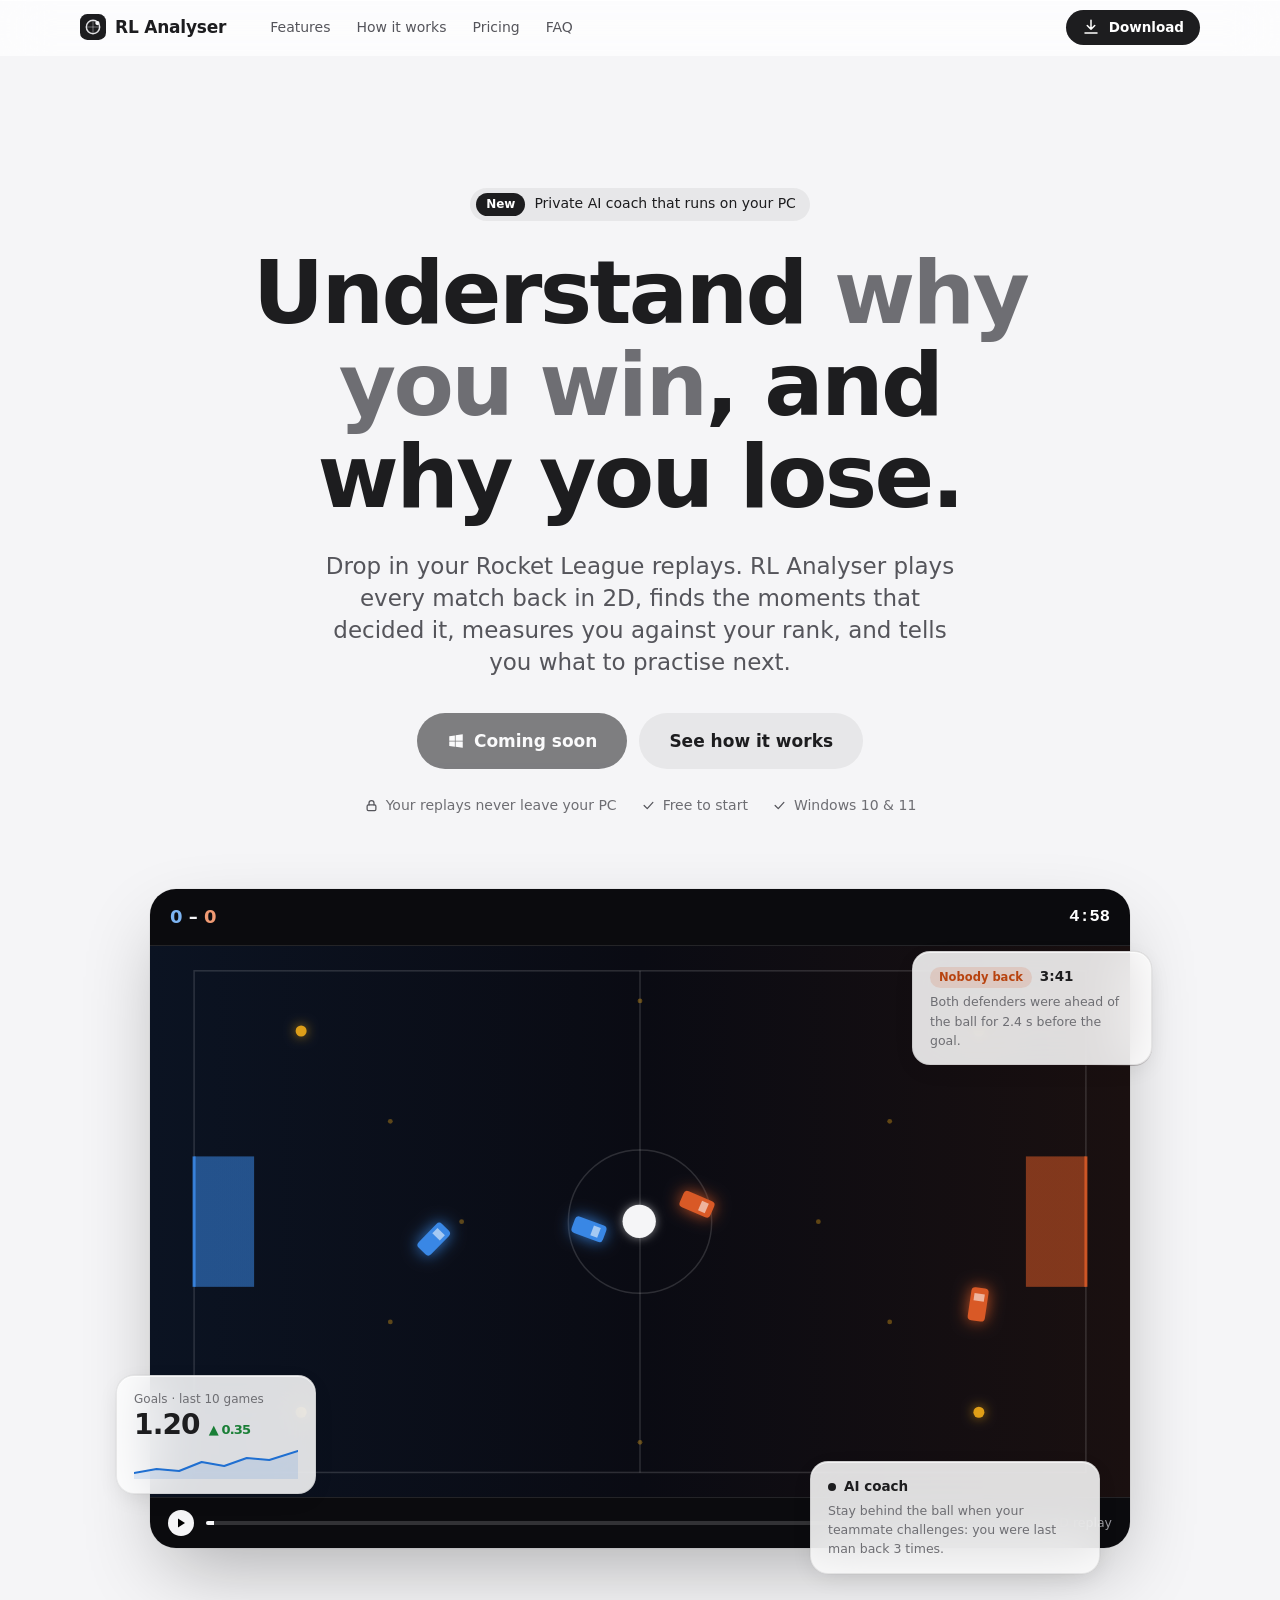
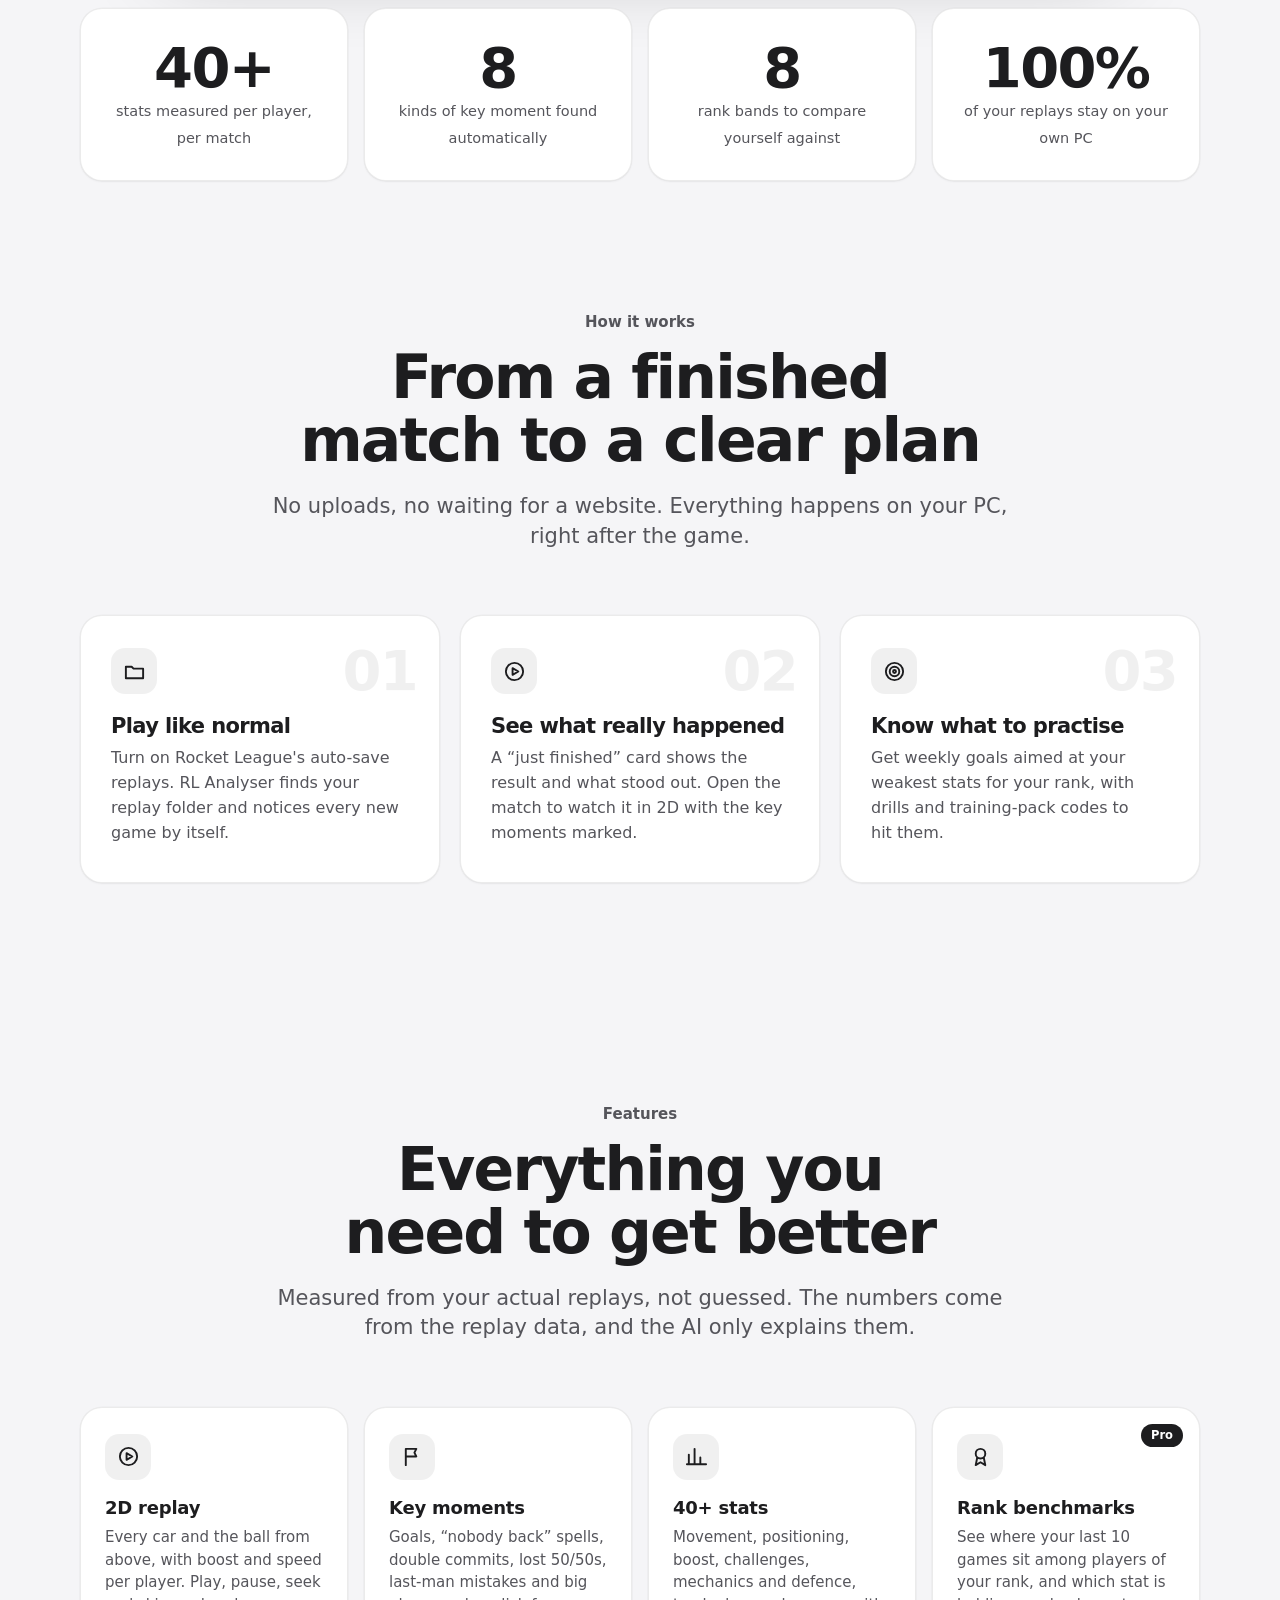
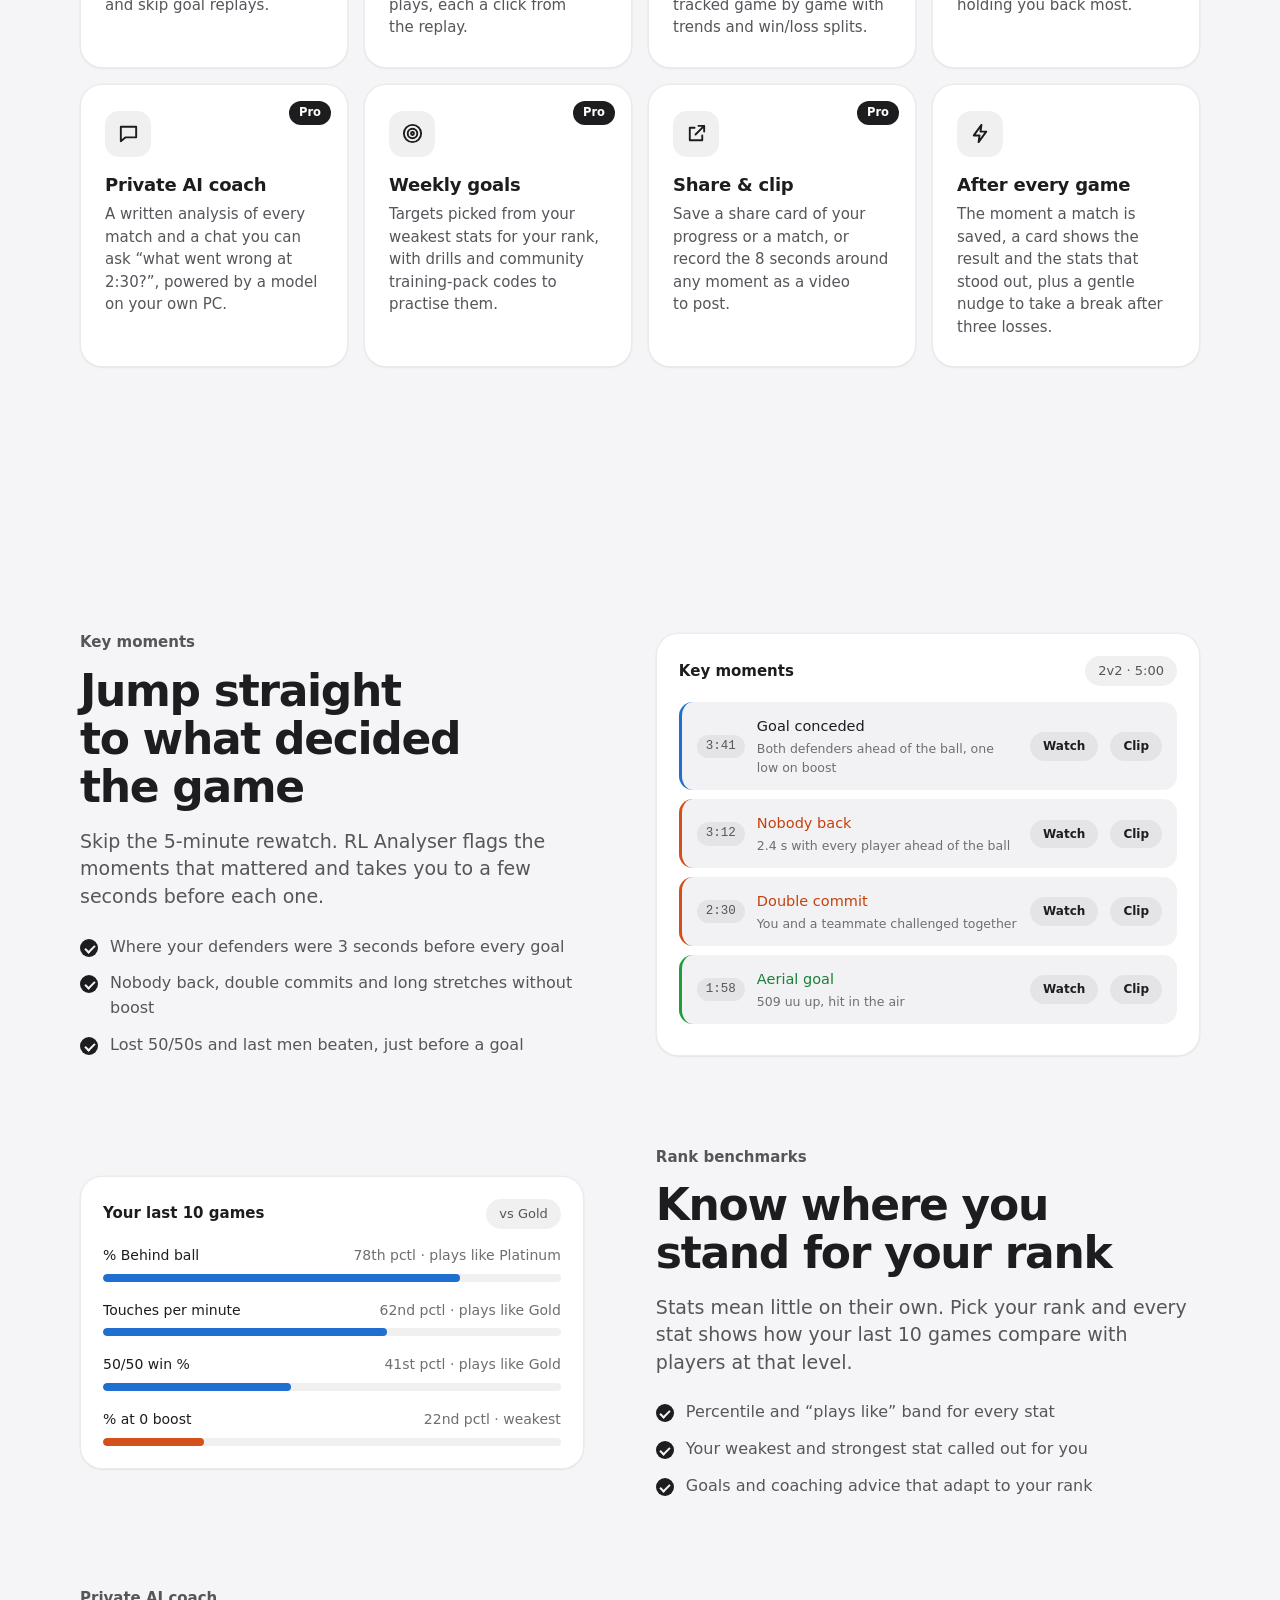
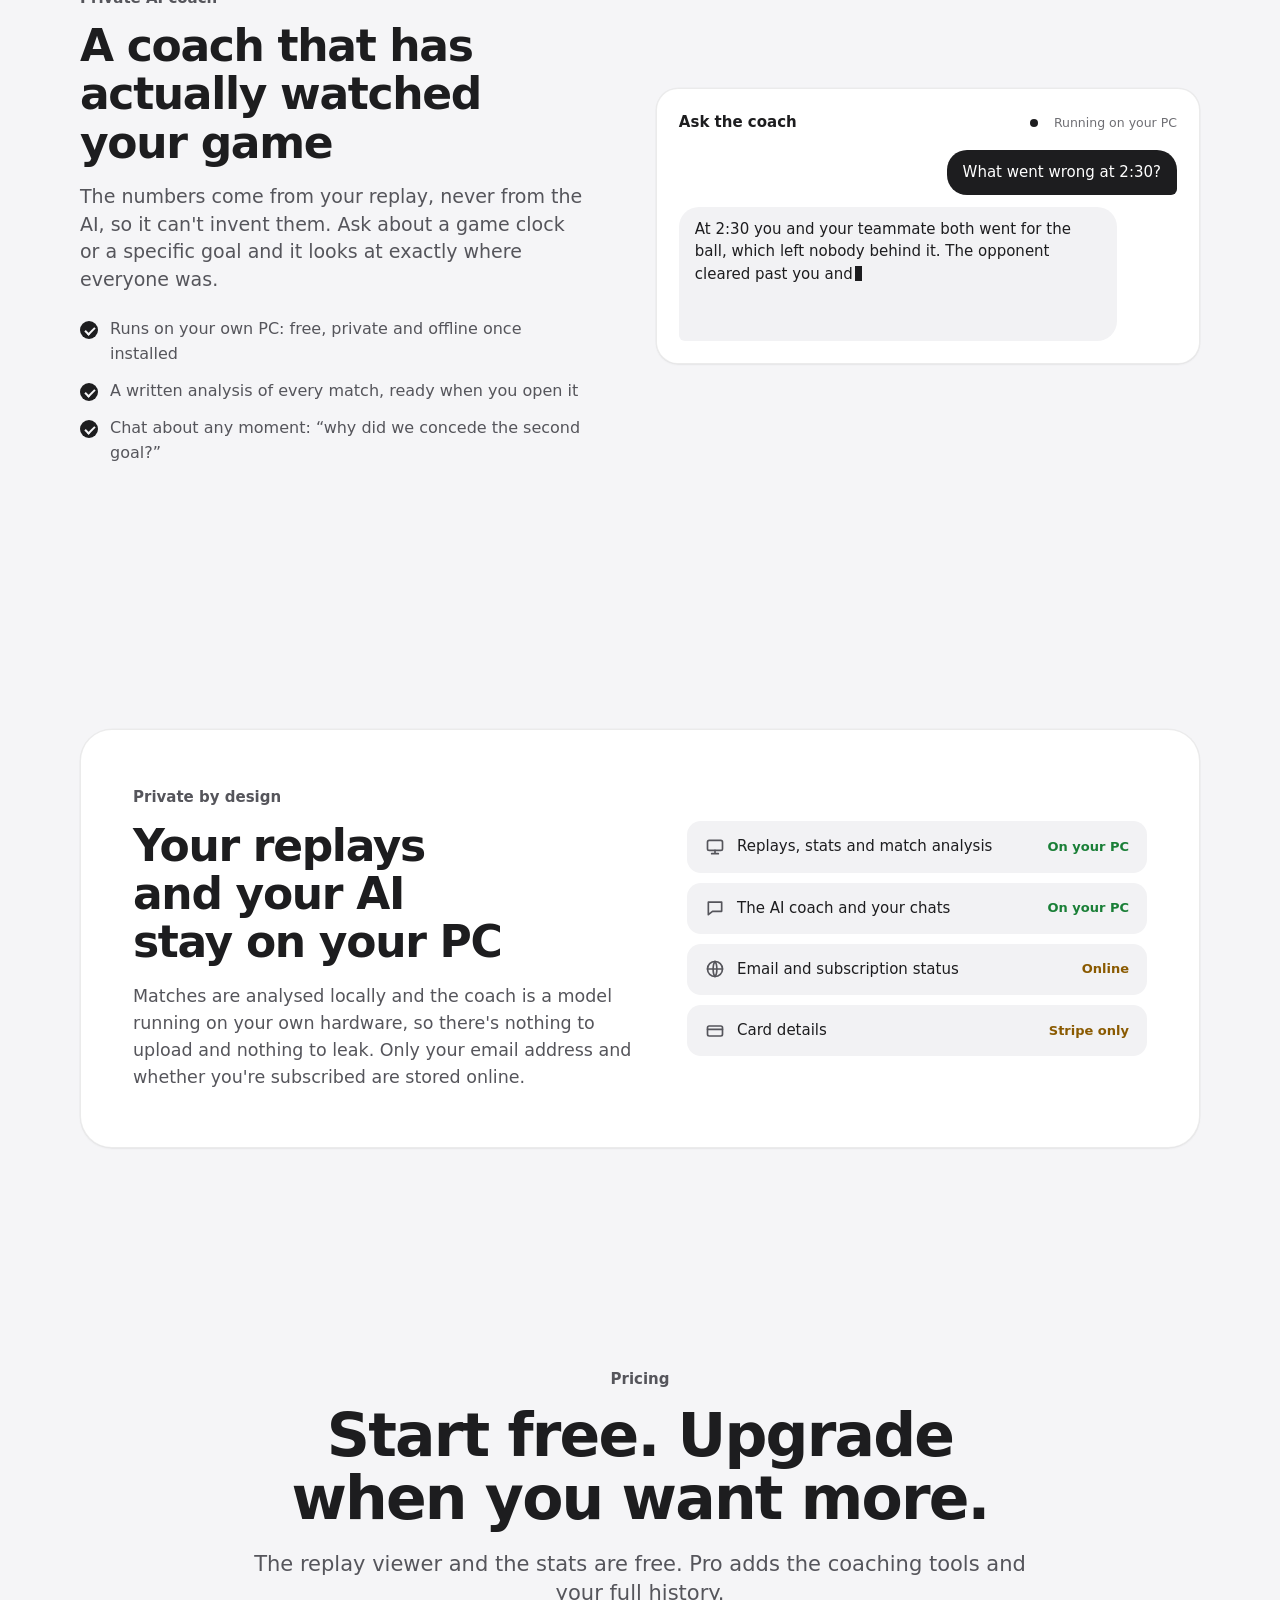
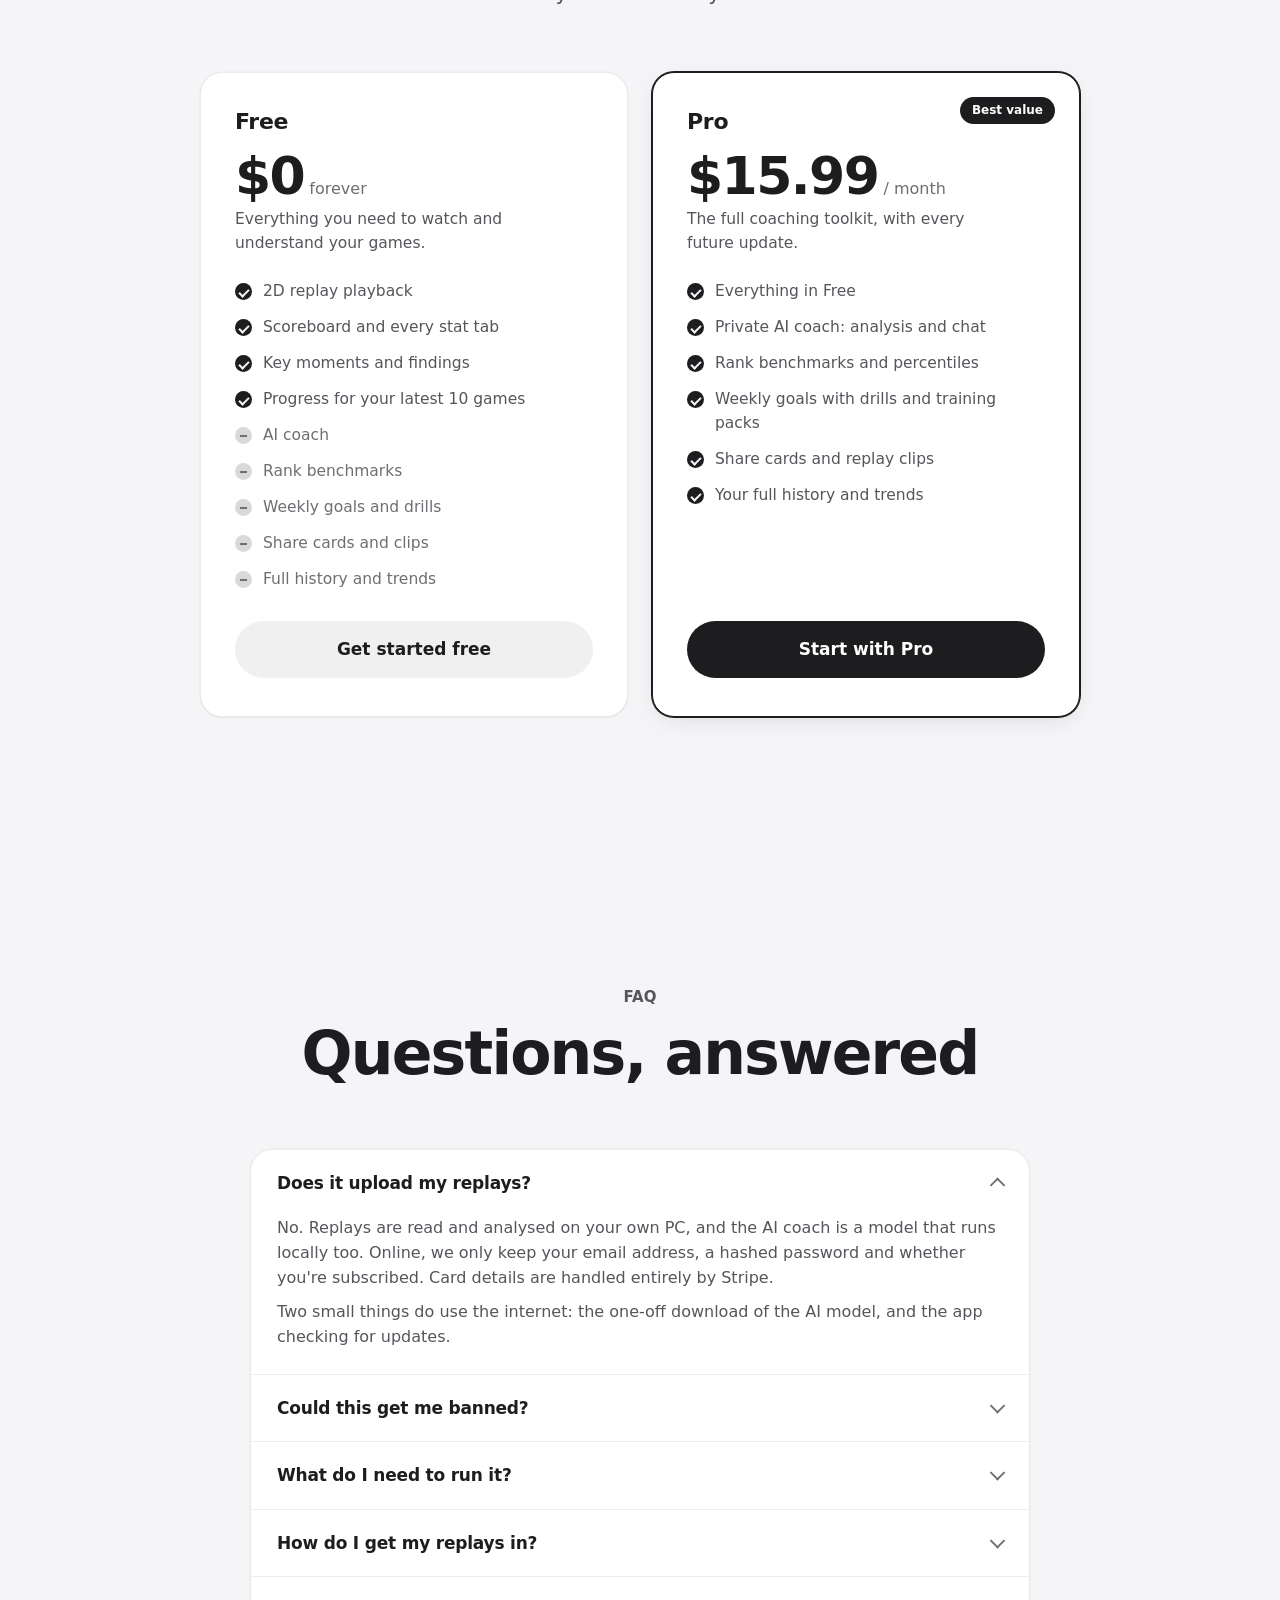
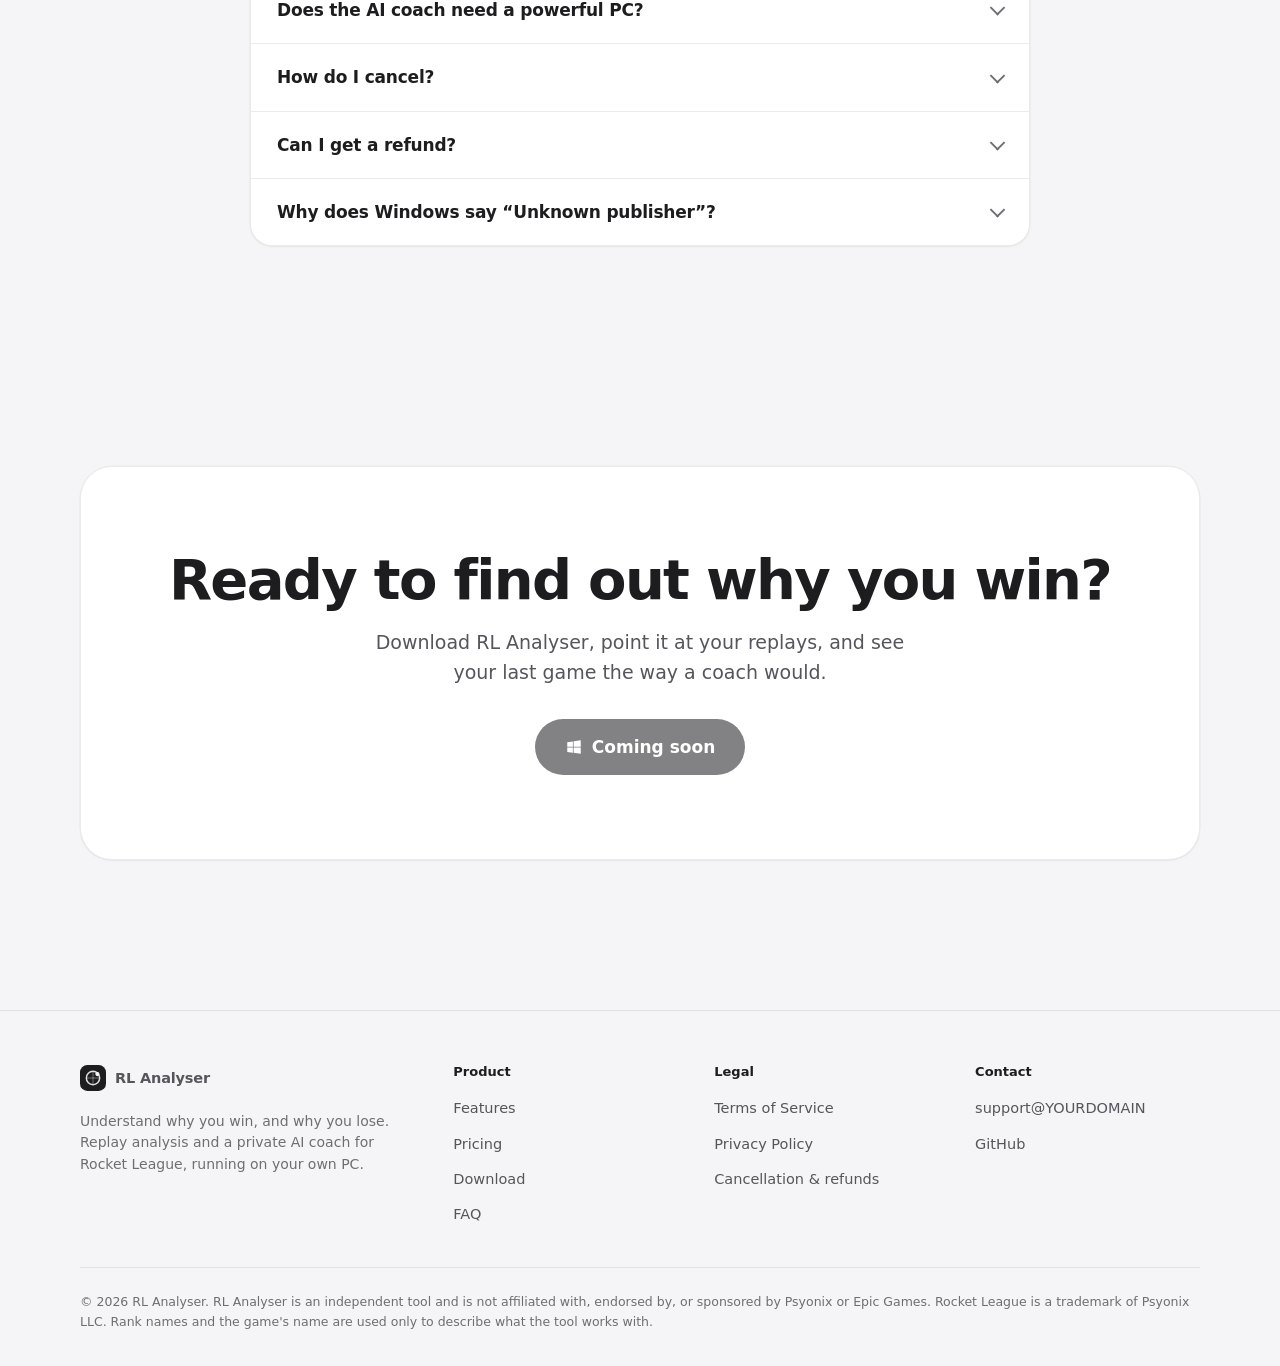
==== commit 71204e5b: "Full Apple-style redesign: neutral monochrome, light and dark, for the app and website - One design " ====
--- a/website/index.html
+++ b/website/index.html
@@ -5,7 +5,9 @@
 <meta name="viewport" content="width=device-width, initial-scale=1">
 <title>RL Analyser: Rocket League replay analysis and a private AI coach</title>
 <meta name="description" content="Replay every Rocket League match in 2D, find the moments that decided it, compare your stats with your rank, and get coaching from a private AI that runs on your own PC.">
-<meta name="theme-color" content="#050507">
+<meta name="theme-color" content="#f5f5f7" media="(prefers-color-scheme: light)">
+<meta name="theme-color" content="#000000" media="(prefers-color-scheme: dark)">
+<meta name="color-scheme" content="light dark">
 <link rel="canonical" href="https://YOURDOMAIN/">
 <link rel="icon" href="assets/favicon.svg" type="image/svg+xml">
 <link rel="icon" href="assets/favicon.ico" sizes="any">
@@ -25,7 +27,6 @@
 </head>
 <body data-page="home" id="top">
 <a class="skip" href="#main">Skip to content</a>
-<div class="aurora" aria-hidden="true"><i></i><i></i><i></i></div>
 <div id="site-header"></div>
 
 <main id="main">
@@ -62,7 +63,6 @@
         <div class="mini-label">Goals &middot; last 10 games</div>
         <div class="mini-value">1.20 <span class="good delta">&#9650; 0.35</span></div>
         <svg class="spark" viewBox="0 0 160 32" preserveAspectRatio="none" aria-hidden="true">
-          <defs><linearGradient id="sparkfill" x1="0" y1="0" x2="0" y2="1"><stop offset="0" stop-color="#3987e5" stop-opacity=".35"/><stop offset="1" stop-color="#3987e5" stop-opacity="0"/></linearGradient></defs>
           <path d="M0 26 L22 22 L44 24 L66 15 L88 19 L110 11 L132 13 L160 4 V32 H0 Z"/>
           <polyline points="0,26 22,22 44,24 66,15 88,19 110,11 132,13 160,4"/>
         </svg>
--- a/website/assets/site.css
+++ b/website/assets/site.css
@@ -1,343 +1,420 @@
-/* RL Analyser website. Same design language as the app (ui/styles.css): near-black layered surfaces, one
-   electric-violet accent for chrome, and team blue/orange reserved for data. The tokens below are copied from the
-   app, so change a value in ONE place and the whole site follows. No inline styles anywhere (strict CSP). */
+/* RL Analyser website. The same design system as the app (ui/styles.css): it follows the visitor's light or dark
+   setting, chrome is neutral (black, white and greys) and colour only ever means data (team blue and orange,
+   good / warning). Depth is surface steps and soft shadows, never glows or gradients; motion is a critically damped
+   spring. The tokens below are copied from the app, so change a value in ONE place and the whole site follows.
+   No inline styles anywhere (strict CSP). */
 
 :root {
-  color-scheme: dark;
-
-  --ink: #f4f4f7;
-  --ink-secondary: #b4b4c0;
-  --ink-muted: #868695;
-  --paper: #050507;
-  --surface: #0d0d11;
-  --surface-2: #15151b;
-  --surface-3: #1d1d26;
-  --hairline: rgba(255, 255, 255, 0.08);
-  --hairline-strong: rgba(255, 255, 255, 0.16);
-
-  --accent: #7c3aed;
-  --accent-text: #a78bfa;
-  --accent-glow: rgba(124, 58, 237, 0.45);
-  --accent-soft: rgba(124, 58, 237, 0.16);
-  --accent-grad: linear-gradient(135deg, #7c3aed, #8a4df0);
-
-  --blue: #3987e5;
-  --blue-text: #7db4f2;
-  --orange: #d95926;
-  --orange-text: #f09a73;
-  --good: #34d399;
-  --warn: #fab219;
-
-  --radius-lg: 16px;
-  --radius-md: 10px;
-  --radius-sm: 6px;
-  --shadow-2: 0 10px 28px -10px rgba(0, 0, 0, 0.8), 0 1px 0 rgba(255, 255, 255, 0.05) inset;
-  --shadow-3: 0 30px 60px -20px rgba(0, 0, 0, 0.9), 0 1px 0 rgba(255, 255, 255, 0.06) inset;
-  --glow: 0 0 0 1px rgba(167, 139, 250, 0.35), 0 14px 44px -10px var(--accent-glow);
-
-  --font: "Segoe UI Variable Display", "Segoe UI", system-ui, -apple-system, "Helvetica Neue", Arial, sans-serif;
-  --font-mono: "Cascadia Code", "SF Mono", Consolas, ui-monospace, monospace;
-  --maxw: 1180px;
+  color-scheme: light dark;
+
+  /* ----- light ----- */
+  --ink: #1d1d1f;
+  --ink-secondary: #55555b;
+  --ink-muted: #6e6e73;
+  --paper: #f5f5f7;
+  --surface: #ffffff;
+  --surface-2: #f2f2f4;
+  --surface-3: #e8e8ed;
+  --hairline: rgba(0, 0, 0, 0.08);
+  --hairline-strong: rgba(0, 0, 0, 0.16);
+  --fill: rgba(0, 0, 0, 0.06);
+  --fill-hover: rgba(0, 0, 0, 0.10);
+  --fill-press: rgba(0, 0, 0, 0.15);
+  --scrim: rgba(0, 0, 0, 0.32);
+
+  --accent: #1d1d1f;
+  --on-accent: #ffffff;
+  --accent-text: #1d1d1f;
+  --accent-soft: rgba(0, 0, 0, 0.06);
+
+  --blue: #1f6fd1;
+  --blue-text: #1a5fb4;
+  --orange: #d4501a;
+  --orange-text: #b8430f;
+  --good: #1f9d3a;
+  --good-text: #1a7f37;
+  --warn: #f5a300;
+  --warn-text: #8a5a00;
+  --bad-text: #c4410c;
+
+  --radius-lg: 22px;
+  --radius-md: 14px;
+  --radius-sm: 8px;
+  --shadow-1: 0 1px 2px rgba(0, 0, 0, 0.05), 0 0 0 0.5px rgba(0, 0, 0, 0.04);
+  --shadow-2: 0 6px 24px -6px rgba(0, 0, 0, 0.12), 0 0 0 0.5px rgba(0, 0, 0, 0.05);
+  --shadow-3: 0 32px 80px -16px rgba(0, 0, 0, 0.30), 0 0 0 0.5px rgba(0, 0, 0, 0.08);
+
+  --font: -apple-system, BlinkMacSystemFont, "SF Pro Display", "SF Pro Text", "Segoe UI Variable Display", "Segoe UI", system-ui, "Helvetica Neue", Arial, sans-serif;
+  --font-mono: ui-monospace, "SF Mono", "Cascadia Code", Consolas, monospace;
+  --maxw: 1120px;
+
+  /* Motion: the same critically damped spring as the app (damping 1.0, response ~0.32 s), as a CSS easing.
+     Nothing overshoots; a transition that is interrupted carries on from where the element is. */
+  --spring: linear(0, 0.0744, 0.2248, 0.3868, 0.5327, 0.653, 0.7472, 0.8186, 0.8713, 0.9096, 0.937, 0.9564, 0.97, 0.9794, 0.986, 0.9905, 0.9935, 0.9956, 0.9971, 0.998, 0.9987, 0.9991, 1);
+  --dur-press: 100ms;
+  --dur-ui: 0.5s;
+
+  /* Type: tracking and leading depend on size (big text tightens, small text opens up) */
+  --track-caption: 0.01em;
+  --track-title: -0.012em;
+  --track-display: -0.03em;
+  --lead-display: 1.05;
+
+  /* Materials: translucent layers that float above the page */
+  --material: rgba(255, 255, 255, 0.72);
+  --material-thick: rgba(255, 255, 255, 0.86);
+  --material-blur: blur(24px) saturate(180%);
+  --material-blur-thick: blur(34px) saturate(180%);
+  --material-edge: inset 0 1px 0 rgba(255, 255, 255, 0.7);
+}
+
+@media (prefers-color-scheme: dark) {
+  :root {
+    --ink: #f5f5f7;
+    --ink-secondary: #aeaeb2;
+    --ink-muted: #98989f;
+    --paper: #000000;
+    --surface: #1c1c1e;
+    --surface-2: #2c2c2e;
+    --surface-3: #3a3a3c;
+    --hairline: rgba(255, 255, 255, 0.10);
+    --hairline-strong: rgba(255, 255, 255, 0.20);
+    --fill: rgba(255, 255, 255, 0.12);
+    --fill-hover: rgba(255, 255, 255, 0.18);
+    --fill-press: rgba(255, 255, 255, 0.24);
+    --scrim: rgba(0, 0, 0, 0.6);
+
+    --accent: #f5f5f7;
+    --on-accent: #1d1d1f;
+    --accent-text: #f5f5f7;
+    --accent-soft: rgba(255, 255, 255, 0.10);
+
+    --blue: #3987e5;
+    --blue-text: #7db4f2;
+    --orange: #d95926;
+    --orange-text: #f09a73;
+    --good: #30d158;
+    --good-text: #4ade80;
+    --warn: #ffd60a;
+    --warn-text: #ffd60a;
+    --bad-text: #ff9f6b;
+
+    --shadow-1: 0 0 0 0.5px rgba(255, 255, 255, 0.04);
+    --shadow-2: 0 10px 30px -10px rgba(0, 0, 0, 0.7);
+    --shadow-3: 0 40px 90px -20px rgba(0, 0, 0, 0.85), 0 0 0 0.5px rgba(255, 255, 255, 0.10);
+
+    --material: rgba(28, 28, 30, 0.72);
+    --material-thick: rgba(36, 36, 38, 0.86);
+    --material-edge: inset 0 1px 0 rgba(255, 255, 255, 0.08);
+  }
 }
 
 * { box-sizing: border-box; }
 html { scroll-behavior: smooth; scroll-padding-top: 84px; }
 body {
-  margin: 0; background: var(--paper); color: var(--ink); font-family: var(--font); font-size: 16px; line-height: 1.6;
-  -webkit-font-smoothing: antialiased; overflow-x: hidden;
+  margin: 0; background: var(--paper); color: var(--ink); font-family: var(--font); font-size: 17px; line-height: 1.55;
+  -webkit-font-smoothing: antialiased; font-optical-sizing: auto; overflow-x: hidden;
 }
 img, svg, canvas { display: block; max-width: 100%; }
-a { color: var(--accent-text); text-decoration: none; }
-a:hover { text-decoration: underline; }
-h1, h2, h3, h4 { line-height: 1.15; margin: 0; letter-spacing: -0.02em; text-wrap: balance; }
+a { color: var(--ink); text-decoration: underline; text-decoration-color: var(--hairline-strong); text-underline-offset: 3px; transition: text-decoration-color .2s ease; }
+a:hover { text-decoration-color: currentColor; }
+h1, h2, h3, h4 { line-height: 1.15; margin: 0; letter-spacing: var(--track-title); text-wrap: balance; font-optical-sizing: auto; }
 p { margin: 0; text-wrap: pretty; }
 ul { margin: 0; padding: 0; list-style: none; }
 button { font: inherit; cursor: pointer; }
-:focus-visible { outline: 2px solid var(--accent-text); outline-offset: 3px; border-radius: 4px; }
-::selection { background: rgba(124, 58, 237, 0.55); color: #fff; }
-.skip { position: absolute; left: -999px; top: 8px; z-index: 100; background: var(--accent); color: #fff; padding: 8px 14px; border-radius: 8px; }
+:focus-visible { outline: 2px solid var(--ink); outline-offset: 3px; border-radius: 4px; }
+::selection { background: rgba(10, 132, 255, 0.3); }
+.skip { position: absolute; left: -999px; top: 8px; z-index: 100; background: var(--accent); color: var(--on-accent); padding: 8px 14px; border-radius: 999px; }
 .skip:focus { left: 8px; }
 .wrap { width: min(var(--maxw), 100% - 48px); margin-inline: auto; }
 .hidden { display: none !important; }
 
-/* ---------- ambient background ---------- */
-.aurora { position: fixed; inset: 0; z-index: -1; overflow: hidden; pointer-events: none; background: var(--paper); }
-.aurora i { position: absolute; border-radius: 50%; filter: blur(90px); opacity: 0.55; will-change: transform; }
-.aurora i:nth-child(1) { width: 640px; height: 640px; left: -10%; top: -18%; background: radial-gradient(circle, rgba(124, 58, 237, 0.55), transparent 70%); animation: drift-a 26s ease-in-out infinite alternate; }
-.aurora i:nth-child(2) { width: 560px; height: 560px; right: -12%; top: 4%; background: radial-gradient(circle, rgba(57, 135, 229, 0.38), transparent 70%); animation: drift-b 32s ease-in-out infinite alternate; }
-.aurora i:nth-child(3) { width: 520px; height: 520px; left: 30%; bottom: -26%; background: radial-gradient(circle, rgba(217, 89, 38, 0.22), transparent 70%); animation: drift-a 38s ease-in-out infinite alternate-reverse; }
-.aurora::after { /* fine grain keeps the gradients from banding */
-  content: ""; position: absolute; inset: 0; opacity: 0.05;
-  background-image: radial-gradient(rgba(255, 255, 255, 0.9) 1px, transparent 1px); background-size: 3px 3px;
-}
-@keyframes drift-a { to { transform: translate3d(90px, 70px, 0) scale(1.12); } }
-@keyframes drift-b { to { transform: translate3d(-80px, 90px, 0) scale(1.08); } }
+/* the old animated backdrop is gone: a still page, with space and type doing the work */
+.aurora { display: none; }
 
 /* ---------- nav ---------- */
-#site-header { min-height: 68px; }
+#site-header { min-height: 56px; }
 .nav {
-  position: fixed; inset: 0 0 auto 0; z-index: 50; height: 68px; display: flex; align-items: center;
-  background: rgba(8, 8, 11, 0.62); backdrop-filter: blur(18px) saturate(1.4); -webkit-backdrop-filter: blur(18px) saturate(1.4);
-  border-bottom: 1px solid var(--hairline); transition: background .25s, border-color .25s;
-}
-.nav.scrolled { background: rgba(8, 8, 11, 0.86); border-bottom-color: var(--hairline-strong); }
-.nav .wrap { display: flex; align-items: center; gap: 28px; }
-.brand { display: inline-flex; align-items: center; gap: 10px; font-weight: 700; font-size: 18px; letter-spacing: -0.01em; color: var(--ink); white-space: nowrap; flex-shrink: 0; }
-.brand:hover { text-decoration: none; }
-.brand .rl { background: linear-gradient(135deg, #c4b5fd, #7c3aed 70%); -webkit-background-clip: text; background-clip: text; -webkit-text-fill-color: transparent; font-weight: 800; }
-.brand svg { width: 28px; height: 28px; filter: drop-shadow(0 0 10px var(--accent-glow)); }
-.nav-links { display: flex; gap: 6px; margin-left: 12px; }
-.nav-links a { color: var(--ink-secondary); padding: 8px 12px; border-radius: 8px; font-size: 14.5px; font-weight: 500; }
-.nav-links a:hover { color: var(--ink); background: var(--surface-2); text-decoration: none; }
+  position: fixed; inset: 0 0 auto 0; z-index: 50; height: 56px; display: flex; align-items: center;
+  background: var(--material); backdrop-filter: var(--material-blur); -webkit-backdrop-filter: var(--material-blur);
+  /* no hard divider at the top of the page; it fades in once content scrolls under the bar */
+  border-bottom: 1px solid transparent; box-shadow: var(--material-edge);
+  transition: background var(--dur-ui) var(--spring), border-color var(--dur-ui) var(--spring), box-shadow var(--dur-ui) var(--spring);
+}
+.nav.scrolled { background: var(--material-thick); border-bottom-color: var(--hairline); }
+.nav .wrap { display: flex; align-items: center; gap: 24px; }
+.brand { display: inline-flex; align-items: center; gap: 9px; font-weight: 600; font-size: 17px; letter-spacing: var(--track-title); color: var(--ink); white-space: nowrap; flex-shrink: 0; text-decoration: none; }
+.brand .rl { font-weight: 800; }
+.brand svg { width: 26px; height: 26px; }
+.brand .logo-bg { fill: var(--ink); }
+.brand .logo-fg { stroke: var(--paper); }
+.brand .logo-dot { fill: var(--paper); }
+.nav-links { display: flex; gap: 2px; margin-left: 8px; }
+.nav-links a { color: var(--ink-secondary); padding: 6px 12px; border-radius: 999px; font-size: 14px; font-weight: 500; text-decoration: none; transition: color .2s ease, background .2s ease, transform var(--dur-ui) var(--spring); }
+.nav-links a:hover { color: var(--ink); background: var(--fill); }
+.nav-links a:active { transform: scale(0.96); transition-duration: var(--dur-press); }
 .nav-cta { margin-left: auto; display: flex; align-items: center; gap: 10px; }
-.menu-btn { display: none; margin-left: auto; background: var(--surface-2); border: 1px solid var(--hairline-strong); color: var(--ink); width: 42px; height: 42px; border-radius: 10px; }
+.menu-btn { display: none; margin-left: auto; background: var(--fill); border: 0; color: var(--ink); width: 40px; height: 40px; border-radius: 999px; }
 .menu-btn svg { width: 20px; height: 20px; margin: auto; }
+.menu-btn { transition: transform var(--dur-ui) var(--spring), background .2s ease; }
+.menu-btn:active { transform: scale(0.94); transition-duration: var(--dur-press); }
 
 /* ---------- buttons ---------- */
 .btn {
-  display: inline-flex; align-items: center; justify-content: center; gap: 9px; border: 1px solid var(--hairline-strong);
-  background: var(--surface-2); color: var(--ink); padding: 11px 20px; border-radius: 11px; font-weight: 600; font-size: 15px;
-  transition: transform .18s ease, box-shadow .2s ease, background .2s ease, border-color .2s; text-decoration: none; white-space: nowrap;
-}
-.btn:hover { transform: translateY(-2px); background: var(--surface-3); text-decoration: none; border-color: rgba(255, 255, 255, 0.28); }
-.btn-primary { background: var(--accent-grad); border-color: rgba(255, 255, 255, 0.22); color: #fff; box-shadow: 0 8px 28px -8px var(--accent-glow), 0 1px 0 rgba(255, 255, 255, 0.25) inset; }
-.btn-primary:hover { background: var(--accent-grad); filter: brightness(1.14); box-shadow: 0 14px 38px -8px var(--accent-glow), 0 1px 0 rgba(255, 255, 255, 0.3) inset; }
-.btn-lg { padding: 15px 28px; font-size: 16.5px; border-radius: 13px; }
-.btn-small { padding: 8px 15px; font-size: 14px; border-radius: 9px; }
+  display: inline-flex; align-items: center; justify-content: center; gap: 9px; border: 0;
+  background: var(--fill); color: var(--ink); padding: 11px 22px; border-radius: 999px; font-weight: 600; font-size: 15px;
+  transition: transform var(--dur-ui) var(--spring), background .25s ease, opacity .25s ease; text-decoration: none; white-space: nowrap;
+  touch-action: manipulation;
+}
+/* hover is a quiet change of surface; the instant feedback is on press */
+.btn:hover { background: var(--fill-hover); text-decoration: none; }
+.btn:active { background: var(--fill-press); transform: scale(0.97); transition-duration: var(--dur-press); }
+.btn-primary { background: var(--accent); color: var(--on-accent); }
+.btn-primary:hover { background: var(--accent); opacity: .86; }
+.btn-primary:active { background: var(--accent); opacity: .72; }
+.btn-lg { padding: 15px 30px; font-size: 17px; }
+.btn-small { padding: 7px 16px; font-size: 13.5px; }
 .btn svg { width: 18px; height: 18px; }
-.btn[aria-disabled="true"] { opacity: .65; cursor: default; filter: saturate(.6); }
-.btn[aria-disabled="true"]:hover { transform: none; filter: saturate(.6); }
-
-/* ---------- hero ---------- */
-.hero { padding: 150px 0 70px; position: relative; }
-.hero .wrap { display: grid; grid-template-columns: minmax(0, 1fr) minmax(0, 1.08fr); gap: 56px; align-items: center; }
-.kicker { display: inline-flex; align-items: center; gap: 8px; color: var(--accent-text); font-size: 12.5px; font-weight: 700; letter-spacing: .16em; text-transform: uppercase; }
-.kicker::before { content: ""; width: 26px; height: 1px; background: var(--accent-text); }
-.pill { display: inline-flex; align-items: center; gap: 9px; padding: 6px 14px 6px 8px; border-radius: 99px; background: var(--accent-soft); border: 1px solid rgba(167, 139, 250, 0.3); color: var(--ink); font-size: 13.5px; margin-bottom: 22px; }
-.pill b { background: var(--accent); color: #fff; padding: 2px 9px; border-radius: 99px; font-size: 11px; letter-spacing: .08em; text-transform: uppercase; }
-.hero h1 { font-size: clamp(38px, 5.2vw, 66px); font-weight: 800; letter-spacing: -0.035em; }
-.grad { background: linear-gradient(120deg, #c4b5fd 0%, #8b5cf6 45%, #60a5fa 100%); -webkit-background-clip: text; background-clip: text; -webkit-text-fill-color: transparent; }
-.hero .lead { margin-top: 22px; font-size: clamp(17px, 1.6vw, 19.5px); color: var(--ink-secondary); max-width: 540px; }
-.hero-cta { display: flex; flex-wrap: wrap; gap: 12px; margin-top: 32px; }
-.hero-meta { margin-top: 24px; display: flex; flex-wrap: wrap; gap: 8px 22px; color: var(--ink-muted); font-size: 13.5px; }
+.btn[aria-disabled="true"] { opacity: .55; cursor: default; }
+.btn[aria-disabled="true"]:hover, .btn[aria-disabled="true"]:active { transform: none; opacity: .55; }
+
+/* ---------- hero: centred type, then the product ---------- */
+.hero { padding: 132px 0 40px; position: relative; text-align: center; }
+.hero .wrap { display: grid; grid-template-columns: minmax(0, 1fr); gap: 72px; justify-items: center; }
+.hero-copy { display: flex; flex-direction: column; align-items: center; }
+.kicker { color: var(--ink-secondary); font-size: 15px; font-weight: 600; letter-spacing: 0; }
+.pill { display: inline-flex; align-items: center; gap: 9px; padding: 5px 14px 5px 6px; border-radius: 99px; background: var(--fill); color: var(--ink); font-size: 14px; margin-bottom: 26px; }
+.pill b { background: var(--accent); color: var(--on-accent); padding: 2px 10px; border-radius: 99px; font-size: 12px; font-weight: 600; }
+.hero h1 { font-size: clamp(42px, 7.2vw, 88px); font-weight: 700; letter-spacing: var(--track-display); line-height: var(--lead-display); max-width: 15ch; }
+.grad { color: var(--ink-muted); }   /* the second voice in a headline: same size, quieter colour */
+.hero .lead { margin-top: 26px; font-size: clamp(18px, 2vw, 23px); line-height: 1.4; color: var(--ink-secondary); max-width: 640px; }
+.hero-cta { display: flex; flex-wrap: wrap; justify-content: center; gap: 12px; margin-top: 34px; }
+.hero-meta { margin-top: 26px; display: flex; flex-wrap: wrap; justify-content: center; gap: 8px 24px; color: var(--ink-muted); font-size: 14px; }
 .hero-meta span { display: inline-flex; align-items: center; gap: 7px; }
-.hero-meta svg { width: 15px; height: 15px; color: var(--accent-text); }
-
-.stage { position: relative; }
+.hero-meta svg { width: 15px; height: 15px; color: var(--ink-secondary); }
+
+.stage { position: relative; width: min(980px, 100%); text-align: left; }
+/* the replay is a dark stage in both themes, like a video player */
 .replay {
-  position: relative; border-radius: 20px; background: #090a10; border: 1px solid var(--hairline-strong); box-shadow: var(--shadow-3), 0 0 80px -20px var(--accent-glow);
-  overflow: hidden; transform: perspective(1400px) rotateY(-5deg) rotateX(3deg); transition: transform .5s ease;
-}
-.stage:hover .replay { transform: perspective(1400px) rotateY(-1.5deg) rotateX(1deg); }
-.replay-top { display: flex; align-items: center; gap: 14px; padding: 12px 18px; border-bottom: 1px solid var(--hairline); font-variant-numeric: tabular-nums; }
-.replay-top .score { font-weight: 700; font-size: 17px; }
-.replay-top .score .b { color: var(--blue-text); } .replay-top .score .o { color: var(--orange-text); }
+  position: relative; border-radius: 26px; background: #0b0b0e; color: #f5f5f7; box-shadow: var(--shadow-3);
+  overflow: hidden;
+  /* a small lean toward the pointer: site.js sets --tx / --ty (-1..1) while the pointer is over the stage and
+     clears them when it leaves, and the spring carries the replay back */
+  transform: perspective(1600px) rotateY(calc(var(--tx, 0) * 2.5deg)) rotateX(calc(var(--ty, 0) * -2deg));
+  transition: transform var(--dur-ui) var(--spring);
+}
+.replay-top { display: flex; align-items: center; gap: 14px; padding: 14px 20px; border-bottom: 1px solid rgba(255, 255, 255, 0.1); font-variant-numeric: tabular-nums; }
+.replay-top .score { font-weight: 700; font-size: 18px; }
+.replay-top .score .b { color: #7db4f2; } .replay-top .score .o { color: #f09a73; }
 .replay-top .clock { font-family: var(--font-mono); font-weight: 600; margin-left: auto; color: #fff; }
-.replay-top .live { color: var(--warn); font-weight: 700; font-size: 12.5px; letter-spacing: .1em; }
-.replay canvas { width: 100%; aspect-ratio: 16 / 10.5; background: #07080d; }
-.replay-bar { display: flex; align-items: center; gap: 12px; padding: 11px 16px; border-top: 1px solid var(--hairline); color: var(--ink-muted); font-size: 12.5px; }
-.replay-bar .track { flex: 1; height: 4px; border-radius: 4px; background: rgba(255, 255, 255, 0.12); overflow: hidden; }
-.replay-bar .track i { display: block; height: 100%; width: 0; background: var(--accent-grad); box-shadow: 0 0 10px var(--accent-glow); }
-.replay-bar .play { width: 26px; height: 26px; border-radius: 50%; background: var(--accent); display: grid; place-items: center; color: #fff; }
+.replay-top .live { color: #ffd60a; font-weight: 700; font-size: 12.5px; letter-spacing: .06em; }
+.replay canvas { width: 100%; aspect-ratio: 16 / 9; background: #07080d; }
+.replay-bar { display: flex; align-items: center; gap: 12px; padding: 12px 18px; border-top: 1px solid rgba(255, 255, 255, 0.1); color: #98989f; font-size: 12.5px; }
+.replay-bar .track { flex: 1; height: 4px; border-radius: 4px; background: rgba(255, 255, 255, 0.16); overflow: hidden; }
+.replay-bar .track i { display: block; height: 100%; width: 0; background: #f5f5f7; }
+.replay-bar .play { width: 26px; height: 26px; border-radius: 50%; background: #f5f5f7; display: grid; place-items: center; color: #000; }
 .replay-bar .play svg { width: 12px; height: 12px; }
 
 .float {
-  position: absolute; background: rgba(21, 21, 27, 0.88); backdrop-filter: blur(14px); -webkit-backdrop-filter: blur(14px);
-  border: 1px solid var(--hairline-strong); border-radius: 14px; box-shadow: var(--shadow-2); padding: 12px 15px; font-size: 13px;
-  animation: bob 7s ease-in-out infinite;
-}
-.float.f1 { left: -34px; bottom: 54px; width: 190px; animation-delay: -1s; }
-.float.f2 { right: -22px; top: 62px; max-width: 230px; animation-delay: -3.5s; }
-.float.f3 { right: 30px; bottom: -26px; max-width: 280px; animation-delay: -5s; }
-@keyframes bob { 0%, 100% { transform: translateY(0); } 50% { transform: translateY(-9px); } }
-.mini-label { font-size: 10.5px; letter-spacing: .12em; text-transform: uppercase; color: var(--ink-muted); font-weight: 700; }
-.mini-value { font-size: 26px; font-weight: 800; font-variant-numeric: tabular-nums; line-height: 1.15; }
-.mini-sub { font-size: 12px; color: var(--ink-muted); }
-.good { color: var(--good); } .bad { color: #ff8a80; }
+  position: absolute; background: var(--material-thick); backdrop-filter: var(--material-blur); -webkit-backdrop-filter: var(--material-blur);
+  border: 1px solid var(--hairline); border-radius: 18px; box-shadow: var(--material-edge), var(--shadow-2); padding: 14px 17px; font-size: 13.5px;
+  /* they sit still: a constant bob is motion with no meaning. They lean a little further than the replay with the
+     pointer, which gives depth (same --tx / --ty). */
+  transform: translate3d(calc(var(--tx, 0) * 10px), calc(var(--ty, 0) * 10px), 0);
+  transition: transform var(--dur-ui) var(--spring);
+}
+.float.f1 { left: -34px; bottom: 54px; width: 200px; }
+.float.f2 { right: -22px; top: 62px; max-width: 240px; }
+.float.f3 { right: 30px; bottom: -26px; max-width: 290px; }
+.mini-label { font-size: 12px; color: var(--ink-muted); font-weight: 500; }
+.mini-value { font-size: 28px; font-weight: 700; letter-spacing: var(--track-display); font-variant-numeric: tabular-nums; line-height: 1.15; }
+.mini-sub { font-size: 12.5px; color: var(--ink-muted); }
+.good { color: var(--good-text); } .bad { color: var(--bad-text); }
 .spark { width: 100%; height: 32px; margin-top: 6px; }
-.spark polyline { fill: none; stroke: var(--blue); stroke-width: 2; stroke-linejoin: round; stroke-linecap: round; filter: drop-shadow(0 0 6px rgba(57, 135, 229, .6)); }
-.spark path { fill: url(#sparkfill); stroke: none; }
-.tag { display: inline-block; font-size: 10.5px; font-weight: 700; letter-spacing: .08em; text-transform: uppercase; padding: 2px 8px; border-radius: 99px; background: rgba(217, 89, 38, .18); color: var(--orange-text); margin-right: 8px; }
-.tag.blue { background: rgba(57, 135, 229, .18); color: var(--blue-text); }
-.ai-dot { display: inline-block; width: 9px; height: 9px; border-radius: 50%; background: var(--accent-text); box-shadow: 0 0 10px var(--accent-glow); margin-right: 8px; animation: pulse 2.4s ease-in-out infinite; }
-@keyframes pulse { 50% { transform: scale(1.35); opacity: .7; } }
+.spark polyline { fill: none; stroke: var(--blue); stroke-width: 2; stroke-linejoin: round; stroke-linecap: round; }
+.spark path { fill: var(--blue); fill-opacity: 0.12; stroke: none; }
+.tag { display: inline-block; font-size: 11.5px; font-weight: 600; padding: 2px 9px; border-radius: 99px; background: rgba(212, 80, 26, .14); color: var(--orange-text); margin-right: 8px; }
+.tag.blue { background: rgba(31, 111, 209, .14); color: var(--blue-text); }
+.ai-dot { display: inline-block; width: 8px; height: 8px; border-radius: 50%; background: var(--ink); margin-right: 8px; }
 
 /* ---------- sections ---------- */
-section { position: relative; padding: 96px 0; }
-.section-head { max-width: 760px; margin: 0 auto 56px; text-align: center; }
-.section-head .kicker { margin-bottom: 14px; }
-.section-head .kicker::before { display: none; }
-.section-head h2 { font-size: clamp(30px, 4vw, 46px); font-weight: 800; }
-.section-head p { margin-top: 16px; color: var(--ink-secondary); font-size: 17.5px; }
-
-/* cards share a cursor-following spotlight (set by site.js via --mx / --my) */
+section { position: relative; padding: 110px 0; }
+.section-head { max-width: 780px; margin: 0 auto 64px; text-align: center; }
+.section-head .kicker { margin-bottom: 12px; }
+.section-head h2 { font-size: clamp(34px, 5vw, 60px); font-weight: 700; letter-spacing: var(--track-display); line-height: var(--lead-display); }
+.section-head p { margin-top: 20px; color: var(--ink-secondary); font-size: clamp(18px, 1.8vw, 21px); line-height: 1.4; }
+
+/* cards are flat surfaces: depth comes from the surface step and a soft shadow, not from lifting or glowing */
 .card {
-  position: relative; background: linear-gradient(180deg, rgba(21, 21, 27, 0.9), rgba(13, 13, 17, 0.9)); border: 1px solid var(--hairline);
-  border-radius: var(--radius-lg); box-shadow: var(--shadow-2); overflow: hidden; transition: transform .25s ease, border-color .25s ease;
-}
-.card::before {
-  content: ""; position: absolute; inset: 0; opacity: 0; transition: opacity .3s; pointer-events: none;
-  background: radial-gradient(420px circle at var(--mx, 50%) var(--my, 0%), rgba(167, 139, 250, 0.16), transparent 60%);
-}
-.card:hover { border-color: rgba(167, 139, 250, 0.4); transform: translateY(-3px); }
-.card:hover::before { opacity: 1; }
+  position: relative; background: var(--surface); border: 1px solid var(--hairline);
+  border-radius: var(--radius-lg); box-shadow: var(--shadow-1); overflow: hidden; transition: border-color .3s ease, box-shadow .3s ease;
+}
+.card:hover { border-color: var(--hairline-strong); box-shadow: var(--shadow-2); }
 
 .steps { display: grid; grid-template-columns: repeat(3, 1fr); gap: 20px; counter-reset: step; }
-.step { padding: 28px 26px 30px; }
-.step::after { counter-increment: step; content: "0" counter(step); position: absolute; right: 20px; top: 8px; font-size: 64px; font-weight: 800; color: rgba(255, 255, 255, 0.05); letter-spacing: -0.04em; }
-.step h3 { font-size: 19px; margin: 18px 0 8px; }
-.step p { color: var(--ink-secondary); font-size: 15px; }
-.icon-chip { width: 46px; height: 46px; border-radius: 13px; display: grid; place-items: center; background: var(--accent-soft); border: 1px solid rgba(167, 139, 250, 0.3); color: var(--accent-text); box-shadow: 0 0 24px -6px var(--accent-glow); }
+.step { padding: 32px 30px 36px; }
+.step::after { counter-increment: step; content: "0" counter(step); position: absolute; right: 22px; top: 12px; font-size: 56px; font-weight: 700; color: var(--fill); letter-spacing: var(--track-display); }
+.step h3 { font-size: 21px; margin: 20px 0 8px; letter-spacing: var(--track-display); }
+.step p { color: var(--ink-secondary); font-size: 16px; }
+.icon-chip { width: 46px; height: 46px; border-radius: 14px; display: grid; place-items: center; background: var(--fill); color: var(--ink); }
 .icon-chip svg { width: 23px; height: 23px; }
 
-.features { display: grid; grid-template-columns: repeat(4, 1fr); gap: 18px; }
-.feature { padding: 24px 22px 26px; }
-.feature h3 { font-size: 17px; margin: 16px 0 8px; }
-.feature p { color: var(--ink-secondary); font-size: 14.5px; line-height: 1.55; }
-.feature .pro-tag { position: absolute; right: 14px; top: 14px; font-size: 10px; font-weight: 800; letter-spacing: .1em; text-transform: uppercase; padding: 3px 8px; border-radius: 99px; background: var(--accent); color: #fff; }
+.features { display: grid; grid-template-columns: repeat(4, 1fr); gap: 16px; }
+.feature { padding: 26px 24px 28px; }
+.feature h3 { font-size: 18px; margin: 18px 0 8px; }
+.feature p { color: var(--ink-secondary); font-size: 15px; line-height: 1.5; }
+.feature .pro-tag { position: absolute; right: 16px; top: 16px; font-size: 11.5px; font-weight: 600; padding: 3px 10px; border-radius: 99px; background: var(--accent); color: var(--on-accent); }
 
 /* deep dives: copy on one side, a UI mock on the other */
-.dive { display: grid; grid-template-columns: 1fr 1.08fr; gap: 64px; align-items: center; padding: 38px 0; }
+.dive { display: grid; grid-template-columns: 1fr 1.08fr; gap: 72px; align-items: center; padding: 44px 0; }
 .dive.flip .dive-copy { order: 2; }
-.dive-copy h3 { font-size: clamp(26px, 3vw, 36px); font-weight: 800; margin: 12px 0 14px; }
-.dive-copy p { color: var(--ink-secondary); font-size: 17px; }
-.checks { margin-top: 20px; display: grid; gap: 10px; }
-.checks li { position: relative; padding-left: 28px; color: var(--ink-secondary); font-size: 15.5px; }
-.checks li::before { content: ""; position: absolute; left: 0; top: 4px; width: 17px; height: 17px; border-radius: 50%; background: var(--accent-soft) url("data:image/svg+xml,%3Csvg xmlns='http://www.w3.org/2000/svg' viewBox='0 0 16 16'%3E%3Cpath d='M4 8.4l2.6 2.6L12 5.6' fill='none' stroke='%23a78bfa' stroke-width='1.9' stroke-linecap='round' stroke-linejoin='round'/%3E%3C/svg%3E") center / 11px no-repeat; border: 1px solid rgba(167, 139, 250, 0.35); }
-.mock { padding: 18px; }
-.mock-head { display: flex; align-items: center; justify-content: space-between; margin-bottom: 14px; }
-.mock-head b { font-size: 14px; }
-
-.moment { display: flex; align-items: center; gap: 12px; padding: 12px 14px; border-radius: 12px; background: var(--surface-2); border: 1px solid var(--hairline); border-left: 3px solid var(--hairline-strong); margin-bottom: 9px; transition: transform .2s, border-color .2s; }
-.moment:hover { transform: translateX(4px); }
+.dive-copy h3 { font-size: clamp(30px, 3.6vw, 44px); font-weight: 700; margin: 12px 0 16px; letter-spacing: var(--track-display); line-height: 1.1; }
+.dive-copy p { color: var(--ink-secondary); font-size: 19px; line-height: 1.45; }
+.checks { margin-top: 24px; display: grid; gap: 12px; }
+.checks li { position: relative; padding-left: 30px; color: var(--ink-secondary); font-size: 16px; }
+.checks li::before { content: ""; position: absolute; left: 0; top: 4px; width: 18px; height: 18px; border-radius: 50%; background: var(--ink); }
+.checks li::after { content: ""; position: absolute; left: 6.5px; top: 8px; width: 4px; height: 8px; border: solid var(--paper); border-width: 0 2px 2px 0; transform: rotate(45deg); }
+.mock { padding: 22px; }
+.mock-head { display: flex; align-items: center; justify-content: space-between; margin-bottom: 16px; }
+.mock-head b { font-size: 15px; }
+
+.moment { display: flex; align-items: center; gap: 12px; padding: 13px 15px; border-radius: 14px; background: var(--surface-2); border-left: 3px solid var(--hairline-strong); margin-bottom: 9px; transition: background .25s ease; }
+.moment:hover { background: var(--surface-3); }
 .moment.goal { border-left-color: var(--blue); } .moment.bad { border-left-color: var(--orange); } .moment.good { border-left-color: var(--good); }
-.moment .clk { font-family: var(--font-mono); font-size: 12.5px; color: var(--accent-text); background: var(--accent-soft); padding: 2px 8px; border-radius: 6px; }
-.moment .txt { flex: 1; min-width: 0; font-size: 14px; }
-.moment .txt small { display: block; color: var(--ink-muted); font-size: 12.5px; margin-top: 1px; }
-.pillbtn { font-size: 12px; font-weight: 600; padding: 5px 11px; border-radius: 8px; background: var(--surface-3); border: 1px solid var(--hairline-strong); color: var(--ink); }
-
-.bars { display: grid; gap: 15px; }
-.bar-row .top { display: flex; justify-content: space-between; font-size: 13.5px; margin-bottom: 6px; }
+.moment .clk { font-family: var(--font-mono); font-size: 12.5px; color: var(--ink-secondary); background: var(--fill); padding: 2px 9px; border-radius: 99px; }
+.moment .txt { flex: 1; min-width: 0; font-size: 14.5px; font-weight: 500; }
+.moment .txt small { display: block; color: var(--ink-muted); font-size: 12.5px; font-weight: 400; margin-top: 1px; }
+.pillbtn { font-size: 12px; font-weight: 600; padding: 5px 13px; border-radius: 99px; background: var(--fill); color: var(--ink); }
+
+.bars { display: grid; gap: 18px; }
+.bar-row .top { display: flex; justify-content: space-between; font-size: 14px; margin-bottom: 7px; }
 .bar-row .top span:last-child { color: var(--ink-muted); }
-.bar { height: 8px; border-radius: 6px; background: var(--surface-3); position: relative; overflow: hidden; }
-.bar i { display: block; height: 100%; width: 0; border-radius: 6px; background: var(--accent-grad); box-shadow: 0 0 14px var(--accent-glow); transition: width 1.2s cubic-bezier(.2, .7, .2, 1); }
-.bar.warn i { background: linear-gradient(135deg, #f59e0b, #d95926); box-shadow: 0 0 14px rgba(217, 89, 38, .5); }
+.bar { height: 8px; border-radius: 6px; background: var(--fill); position: relative; overflow: hidden; }
+.bar i { display: block; height: 100%; width: 0; border-radius: 6px; background: var(--blue); transition: width 1.2s var(--spring); }
+.bar.warn i { background: var(--orange); }
 .bar i.on { width: var(--w); }
-.rank-pick { display: inline-flex; align-items: center; gap: 8px; font-size: 13px; color: var(--ink-secondary); background: var(--surface-2); padding: 5px 12px; border-radius: 9px; border: 1px solid var(--hairline-strong); }
+.rank-pick { display: inline-flex; align-items: center; gap: 8px; font-size: 13px; color: var(--ink-secondary); background: var(--fill); padding: 5px 13px; border-radius: 99px; }
 
 .chat { display: grid; gap: 12px; }
-.bubble { max-width: 88%; padding: 11px 15px; border-radius: 15px; font-size: 14.5px; line-height: 1.5; }
-.bubble.me { justify-self: end; background: var(--accent); color: #fff; border-bottom-right-radius: 5px; }
-.bubble.ai { background: var(--surface-2); border: 1px solid var(--hairline-strong); border-bottom-left-radius: 5px; min-height: 90px; }
-.bubble.ai .cursor { display: inline-block; width: 7px; height: 15px; background: var(--accent-text); margin-left: 2px; vertical-align: -2px; animation: blink 1s steps(1) infinite; }
+.bubble { max-width: 88%; padding: 11px 16px; border-radius: 20px; font-size: 15px; line-height: 1.5; }
+.bubble.me { justify-self: end; background: var(--accent); color: var(--on-accent); border-bottom-right-radius: 6px; }
+.bubble.ai { background: var(--surface-2); border-bottom-left-radius: 6px; min-height: 90px; }
+.bubble.ai .cursor { display: inline-block; width: 7px; height: 15px; background: var(--ink); margin-left: 2px; vertical-align: -2px; animation: blink 1s steps(1) infinite; }
 @keyframes blink { 50% { opacity: 0; } }
 .engine { display: flex; align-items: center; gap: 8px; color: var(--ink-muted); font-size: 12.5px; }
 
 /* privacy band */
-.band { padding: 48px 44px; border-radius: 24px; display: grid; grid-template-columns: 1.1fr 1fr; gap: 40px; align-items: center; background: linear-gradient(135deg, rgba(124, 58, 237, 0.2), rgba(13, 13, 17, 0.9) 55%); border: 1px solid rgba(167, 139, 250, 0.28); }
-.band h2 { font-size: clamp(26px, 3.2vw, 38px); font-weight: 800; }
-.band p { color: var(--ink-secondary); margin-top: 14px; font-size: 16.5px; }
+.band { padding: 56px 52px; border-radius: 32px; display: grid; grid-template-columns: 1.1fr 1fr; gap: 48px; align-items: center; background: var(--surface); border: 1px solid var(--hairline); box-shadow: var(--shadow-1); }
+.band h2 { font-size: clamp(30px, 3.6vw, 44px); font-weight: 700; letter-spacing: var(--track-display); line-height: 1.1; }
+.band p { color: var(--ink-secondary); margin-top: 16px; font-size: 17.5px; }
+.band .kicker { margin-bottom: 12px; display: block; }
 .flow { display: grid; gap: 10px; }
-.flow div { display: flex; align-items: center; gap: 12px; padding: 12px 16px; border-radius: 12px; background: rgba(5, 5, 7, 0.6); border: 1px solid var(--hairline); font-size: 14.5px; }
-.flow div b { margin-left: auto; font-size: 12px; letter-spacing: .06em; text-transform: uppercase; }
-.flow .here b { color: var(--good); } .flow .online b { color: var(--warn); }
-.flow svg { width: 20px; height: 20px; color: var(--accent-text); flex-shrink: 0; }
+.flow div { display: flex; align-items: center; gap: 12px; padding: 14px 18px; border-radius: 14px; background: var(--surface-2); font-size: 15px; }
+.flow div b { margin-left: auto; font-size: 13px; font-weight: 600; }
+.flow .here b { color: var(--good-text); } .flow .online b { color: var(--warn-text); }
+.flow svg { width: 20px; height: 20px; color: var(--ink-secondary); flex-shrink: 0; }
 
 /* pricing */
 .plans { display: grid; grid-template-columns: 1fr 1fr; gap: 24px; max-width: 880px; margin: 0 auto; }
-.plan { padding: 32px 30px 34px; display: flex; flex-direction: column; }
-.plan h3 { font-size: 20px; }
-.plan .price { font-size: 46px; font-weight: 800; letter-spacing: -0.03em; margin: 12px 0 2px; font-variant-numeric: tabular-nums; }
-.plan .price small { font-size: 15px; font-weight: 500; color: var(--ink-muted); letter-spacing: 0; }
-.plan .blurb { color: var(--ink-secondary); font-size: 14.5px; min-height: 44px; }
-.plan ul { margin: 22px 0 28px; display: grid; gap: 11px; flex: 1; align-content: start; }
-.plan li { position: relative; padding-left: 26px; font-size: 15px; color: var(--ink-secondary); }
-.plan li::before { content: ""; position: absolute; left: 0; top: 3px; width: 17px; height: 17px; border-radius: 50%; background: var(--accent-soft) url("data:image/svg+xml,%3Csvg xmlns='http://www.w3.org/2000/svg' viewBox='0 0 16 16'%3E%3Cpath d='M4 8.4l2.6 2.6L12 5.6' fill='none' stroke='%23a78bfa' stroke-width='1.9' stroke-linecap='round' stroke-linejoin='round'/%3E%3C/svg%3E") center / 11px no-repeat; }
+.plan { padding: 36px 34px 38px; display: flex; flex-direction: column; }
+.plan h3 { font-size: 22px; }
+.plan .price { font-size: 52px; font-weight: 700; letter-spacing: var(--track-display); line-height: var(--lead-display); margin: 14px 0 4px; font-variant-numeric: tabular-nums; }
+.plan .price small { font-size: 16px; font-weight: 500; color: var(--ink-muted); letter-spacing: 0; }
+.plan .blurb { color: var(--ink-secondary); font-size: 15.5px; min-height: 46px; }
+.plan ul { margin: 24px 0 30px; display: grid; gap: 12px; flex: 1; align-content: start; }
+.plan li { position: relative; padding-left: 28px; font-size: 15.5px; color: var(--ink-secondary); }
+.plan li::before { content: ""; position: absolute; left: 0; top: 4px; width: 17px; height: 17px; border-radius: 50%; background: var(--ink); }
+.plan li::after { content: ""; position: absolute; left: 6px; top: 7.5px; width: 4px; height: 8px; border: solid var(--paper); border-width: 0 2px 2px 0; transform: rotate(45deg); }
 .plan li.no { color: var(--ink-muted); }
-.plan li.no::before { background: var(--surface-3) url("data:image/svg+xml,%3Csvg xmlns='http://www.w3.org/2000/svg' viewBox='0 0 16 16'%3E%3Cpath d='M5 5l6 6M11 5l-6 6' fill='none' stroke='%23868695' stroke-width='1.7' stroke-linecap='round'/%3E%3C/svg%3E") center / 11px no-repeat; }
-.plan.pro { border: 1px solid transparent; background: linear-gradient(180deg, #14111f, #0d0d11) padding-box, linear-gradient(120deg, #7c3aed, #3987e5, #d95926, #7c3aed) border-box; background-size: 100% 100%, 300% 300%; animation: border-flow 8s linear infinite; box-shadow: var(--glow); }
-@keyframes border-flow { to { background-position: 0 0, 300% 0; } }
-.plan.pro .badge { position: absolute; right: 22px; top: 22px; background: var(--accent-grad); color: #fff; font-size: 11px; font-weight: 800; letter-spacing: .08em; text-transform: uppercase; padding: 4px 11px; border-radius: 99px; box-shadow: 0 0 18px var(--accent-glow); }
-.fineprint { text-align: center; color: var(--ink-muted); font-size: 13.5px; margin-top: 24px; }
-
-/* faq */
-.faq { max-width: 780px; margin: 0 auto; display: grid; gap: 12px; }
-.faq details { background: var(--surface); border: 1px solid var(--hairline); border-radius: 14px; transition: border-color .2s, background .2s; }
-.faq details[open] { border-color: rgba(167, 139, 250, 0.4); background: var(--surface-2); }
-.faq summary { list-style: none; cursor: pointer; padding: 19px 56px 19px 22px; font-weight: 600; font-size: 16.5px; position: relative; }
+.plan li.no::before { background: var(--fill-press); }
+.plan li.no::after { left: 5px; top: 12px; width: 7px; height: 2px; border: 0; background: var(--ink-muted); transform: none; }
+/* Pro is the one with a strong outline and the solid button */
+.plan.pro { border-color: var(--ink); box-shadow: 0 0 0 1px var(--ink), var(--shadow-2); }
+.plan.pro .badge { position: absolute; right: 24px; top: 24px; background: var(--accent); color: var(--on-accent); font-size: 12px; font-weight: 600; padding: 4px 12px; border-radius: 99px; }
+.fineprint { text-align: center; color: var(--ink-muted); font-size: 14px; margin-top: 28px; }
+
+/* faq: one grouped list with hairline separators */
+.faq { max-width: 780px; margin: 0 auto; background: var(--surface); border: 1px solid var(--hairline); border-radius: var(--radius-lg); box-shadow: var(--shadow-1); overflow: hidden; interpolate-size: allow-keywords; }
+.faq details { border-bottom: 1px solid var(--hairline); transition: background .25s; }
+.faq details:last-child { border-bottom: 0; }
+.faq details::details-content { block-size: 0; overflow: clip; opacity: 0; transition: block-size var(--dur-ui) var(--spring), opacity .25s ease, content-visibility var(--dur-ui) allow-discrete; }
+.faq details[open]::details-content { block-size: auto; opacity: 1; }
+.faq summary { list-style: none; cursor: pointer; padding: 20px 60px 20px 26px; font-weight: 600; font-size: 17px; letter-spacing: var(--track-title); position: relative; transition: background .15s ease; }
+.faq summary:hover { background: var(--fill); }
+.faq summary:active { background: var(--fill-hover); }
 .faq summary::-webkit-details-marker { display: none; }
-.faq summary::after { content: ""; position: absolute; right: 22px; top: 50%; width: 10px; height: 10px; border-right: 2px solid var(--accent-text); border-bottom: 2px solid var(--accent-text); transform: translateY(-70%) rotate(45deg); transition: transform .25s; }
+.faq summary::after { content: ""; position: absolute; right: 26px; top: 50%; width: 9px; height: 9px; border-right: 2px solid var(--ink-muted); border-bottom: 2px solid var(--ink-muted); transform: translateY(-70%) rotate(45deg); transition: transform var(--dur-ui) var(--spring); }
 .faq details[open] summary::after { transform: translateY(-30%) rotate(-135deg); }
-.faq .answer { padding: 0 22px 22px; color: var(--ink-secondary); font-size: 15.5px; }
+.faq .answer { padding: 0 26px 24px; color: var(--ink-secondary); font-size: 16px; }
 .faq .answer p + p { margin-top: 10px; }
 
-.cta { text-align: center; padding: 70px 30px; border-radius: 28px; background: radial-gradient(600px 260px at 50% 0%, rgba(124, 58, 237, 0.35), transparent 70%), var(--surface); border: 1px solid rgba(167, 139, 250, 0.3); box-shadow: var(--glow); }
-.cta h2 { font-size: clamp(28px, 4vw, 44px); font-weight: 800; }
-.cta p { color: var(--ink-secondary); margin: 14px auto 28px; max-width: 520px; font-size: 17px; }
+.cta { text-align: center; padding: 84px 30px; border-radius: 32px; background: var(--surface); border: 1px solid var(--hairline); box-shadow: var(--shadow-1); }
+.cta h2 { font-size: clamp(32px, 4.8vw, 56px); font-weight: 700; letter-spacing: var(--track-display); line-height: var(--lead-display); }
+.cta p { color: var(--ink-secondary); margin: 18px auto 32px; max-width: 540px; font-size: 19px; }
 
 /* footer */
-footer.site { border-top: 1px solid var(--hairline); padding: 54px 0 34px; margin-top: 40px; background: rgba(5, 5, 7, 0.7); }
+footer.site { border-top: 1px solid var(--hairline); padding: 54px 0 34px; margin-top: 40px; }
 .foot { display: grid; grid-template-columns: 1.5fr repeat(3, 1fr); gap: 36px; }
-.foot .foot-h { font-size: 12.5px; letter-spacing: .12em; text-transform: uppercase; color: var(--ink-muted); margin-bottom: 14px; font-weight: 700; }
+.foot .foot-h { font-size: 13px; font-weight: 600; color: var(--ink); margin-bottom: 14px; letter-spacing: 0; }
 .foot li + li { margin-top: 9px; }
-.foot a { color: var(--ink-secondary); font-size: 14.5px; }
-.foot a:hover { color: var(--ink); }
+.foot a { color: var(--ink-secondary); font-size: 14.5px; text-decoration: none; }
+.foot a:hover { color: var(--ink); text-decoration: underline; }
 .foot .about { color: var(--ink-muted); font-size: 14px; margin-top: 12px; max-width: 320px; }
 .legal-line { margin-top: 40px; padding-top: 24px; border-top: 1px solid var(--hairline); color: var(--ink-muted); font-size: 12.5px; line-height: 1.6; }
 
 /* ---------- inner pages (download, legal, thanks) ---------- */
-.page { padding: 140px 0 40px; }
-.page h1 { font-size: clamp(34px, 4.5vw, 52px); font-weight: 800; letter-spacing: -0.03em; }
-.page .sub { color: var(--ink-secondary); font-size: 18px; margin-top: 14px; max-width: 640px; }
-.dl-card { margin-top: 36px; padding: 34px; display: grid; grid-template-columns: auto 1fr auto; gap: 28px; align-items: center; box-shadow: var(--glow); }
-.dl-card .os { width: 74px; height: 74px; border-radius: 20px; display: grid; place-items: center; background: var(--accent-soft); border: 1px solid rgba(167, 139, 250, 0.3); color: var(--accent-text); }
+.page { padding: 130px 0 40px; }
+.page h1 { font-size: clamp(38px, 5.4vw, 64px); font-weight: 700; letter-spacing: var(--track-display); line-height: var(--lead-display); }
+.page .sub { color: var(--ink-secondary); font-size: 20px; margin-top: 16px; max-width: 640px; line-height: 1.4; }
+.dl-card { margin-top: 40px; padding: 36px; display: grid; grid-template-columns: auto 1fr auto; gap: 28px; align-items: center; box-shadow: var(--shadow-2); }
+.dl-card .os { width: 74px; height: 74px; border-radius: 20px; display: grid; place-items: center; background: var(--fill); color: var(--ink); }
 .dl-card .os svg { width: 38px; height: 38px; }
-.dl-card h2 { font-size: 24px; }
+.dl-card h2 { font-size: 26px; letter-spacing: var(--track-display); }
 .dl-meta { display: flex; flex-wrap: wrap; gap: 6px 20px; color: var(--ink-muted); font-size: 14px; margin-top: 8px; }
-.hash { margin-top: 18px; display: flex; align-items: center; gap: 10px; background: var(--surface-2); border: 1px solid var(--hairline); border-radius: 10px; padding: 8px 8px 8px 14px; font-family: var(--font-mono); font-size: 12px; color: var(--ink-secondary); overflow: hidden; }
+.hash { margin-top: 18px; display: flex; align-items: center; gap: 10px; background: var(--surface-2); border-radius: 12px; padding: 8px 8px 8px 14px; font-family: var(--font-mono); font-size: 12px; color: var(--ink-secondary); overflow: hidden; }
 .hash code { flex: 1; overflow: hidden; text-overflow: ellipsis; white-space: nowrap; }
 .two { display: grid; grid-template-columns: 1fr 1fr; gap: 22px; margin-top: 26px; }
-.panel { padding: 26px 28px; }
-.panel h3 { font-size: 18px; margin-bottom: 14px; }
-.panel li { padding: 7px 0; color: var(--ink-secondary); font-size: 15px; border-bottom: 1px solid var(--hairline); display: flex; justify-content: space-between; gap: 16px; }
+.panel { padding: 28px 30px; }
+.panel h3 { font-size: 19px; margin-bottom: 14px; }
+.panel li { padding: 8px 0; color: var(--ink-secondary); font-size: 15.5px; border-bottom: 1px solid var(--hairline); display: flex; justify-content: space-between; gap: 16px; }
 .panel li:last-child { border-bottom: 0; }
 .panel li b { color: var(--ink); font-weight: 600; }
-.notice { margin-top: 26px; padding: 22px 26px; border-radius: var(--radius-lg); background: rgba(250, 178, 25, 0.07); border: 1px solid rgba(250, 178, 25, 0.35); }
-.notice h3 { font-size: 16.5px; color: var(--warn); margin-bottom: 8px; }
-.notice p, .notice li { color: var(--ink-secondary); font-size: 15px; }
+.notice { margin-top: 26px; padding: 22px 26px; border-radius: var(--radius-lg); background: rgba(245, 163, 0, 0.10); border: 1px solid rgba(245, 163, 0, 0.35); }
+.notice h3 { font-size: 17px; color: var(--warn-text); margin-bottom: 8px; }
+.notice p, .notice li { color: var(--ink-secondary); font-size: 15.5px; }
 .notice ol { margin: 10px 0 0 20px; padding: 0; }
 .install { margin-top: 26px; display: grid; grid-template-columns: repeat(3, 1fr); gap: 18px; }
-.install .card { padding: 24px; }
-.install .n { width: 34px; height: 34px; border-radius: 50%; background: var(--accent); color: #fff; display: grid; place-items: center; font-weight: 800; box-shadow: 0 0 18px var(--accent-glow); }
-.install h3 { font-size: 17px; margin: 14px 0 6px; }
-.install p { color: var(--ink-secondary); font-size: 14.5px; }
-.notes-box { margin-top: 26px; padding: 24px 28px; }
-.notes-box h3 { font-size: 17px; margin-bottom: 10px; }
-.notes-box p { color: var(--ink-secondary); white-space: pre-wrap; font-size: 15px; }
+.install .card { padding: 26px; }
+.install .n { width: 34px; height: 34px; border-radius: 50%; background: var(--accent); color: var(--on-accent); display: grid; place-items: center; font-weight: 700; }
+.install h3 { font-size: 18px; margin: 14px 0 6px; }
+.install p { color: var(--ink-secondary); font-size: 15px; }
+.notes-box { margin-top: 26px; padding: 26px 30px; }
+.notes-box h3 { font-size: 18px; margin-bottom: 10px; }
+.notes-box p { color: var(--ink-secondary); white-space: pre-wrap; font-size: 15.5px; }
 
 .prose { max-width: 760px; margin-top: 40px; }
-.prose h2 { font-size: 22px; margin: 38px 0 12px; }
-.prose p, .prose li { color: var(--ink-secondary); font-size: 16px; }
+.prose h2 { font-size: 24px; margin: 40px 0 12px; letter-spacing: var(--track-display); }
+.prose p, .prose li { color: var(--ink-secondary); font-size: 17px; }
 .prose p + p { margin-top: 12px; }
 .prose ul { margin: 12px 0 12px 22px; list-style: disc; }
 .prose li + li { margin-top: 6px; }
-.draft { margin-top: 24px; padding: 14px 18px; border-radius: 12px; background: rgba(250, 178, 25, 0.08); border: 1px solid rgba(250, 178, 25, 0.4); color: var(--ink); font-size: 14.5px; }
+.draft { margin-top: 24px; padding: 14px 18px; border-radius: 14px; background: rgba(245, 163, 0, 0.10); border: 1px solid rgba(245, 163, 0, 0.4); color: var(--ink); font-size: 15px; }
 .updated { color: var(--ink-muted); font-size: 14px; margin-top: 10px; }
 
-.center-page { min-height: 70vh; display: grid; place-items: center; text-align: center; padding: 140px 0 40px; }
-.center-page .glyph { width: 84px; height: 84px; margin: 0 auto 26px; border-radius: 26px; display: grid; place-items: center; background: var(--accent-soft); border: 1px solid rgba(167, 139, 250, 0.35); color: var(--accent-text); box-shadow: 0 0 50px -6px var(--accent-glow); }
+.center-page { min-height: 70vh; display: grid; place-items: center; text-align: center; padding: 130px 0 40px; }
+.center-page .glyph { width: 84px; height: 84px; margin: 0 auto 26px; border-radius: 26px; display: grid; place-items: center; background: var(--fill); color: var(--ink); }
 .center-page .glyph svg { width: 42px; height: 42px; }
-.center-page h1 { font-size: clamp(32px, 4.5vw, 50px); font-weight: 800; }
-.center-page p { color: var(--ink-secondary); font-size: 18px; max-width: 520px; margin: 16px auto 28px; }
+.center-page h1 { font-size: clamp(36px, 5vw, 60px); font-weight: 700; letter-spacing: var(--track-display); line-height: var(--lead-display); }
+.center-page p { color: var(--ink-secondary); font-size: 20px; max-width: 520px; margin: 18px auto 30px; line-height: 1.4; }
 
 /* ---------- reveal on scroll ---------- */
-.reveal { opacity: 0; transform: translateY(26px); transition: opacity .8s cubic-bezier(.2, .7, .2, 1), transform .8s cubic-bezier(.2, .7, .2, 1); transition-delay: var(--d, 0s); }
+.reveal { opacity: 0; transform: translateY(14px); transition: opacity .6s ease, transform .7s var(--spring); transition-delay: var(--d, 0s); }
 .reveal.in { opacity: 1; transform: none; }
 .no-js .reveal { opacity: 1; transform: none; }
 
 /* ---------- responsive ---------- */
 @media (max-width: 1040px) {
-  .hero .wrap, .dive, .band { grid-template-columns: 1fr; gap: 44px; }
+  .dive, .band { grid-template-columns: 1fr; gap: 44px; }
   .dive.flip .dive-copy { order: 0; }
   .features { grid-template-columns: repeat(2, 1fr); }
   .float.f1 { left: 8px; } .float.f2 { right: 8px; }
@@ -345,42 +422,72 @@
   .foot { grid-template-columns: 1fr 1fr; }
 }
 @media (max-width: 820px) {
-  .nav-links, .nav-cta .hide-sm { display: none; }
+  .nav-cta .hide-sm { display: none; }
   .menu-btn { display: grid; }
   .nav-cta { margin-left: 0; }
-  .nav.open .nav-links { display: grid; position: absolute; top: 68px; left: 0; right: 0; padding: 14px 24px 20px; gap: 4px; background: #08080b; border-bottom: 1px solid var(--hairline-strong); margin: 0; }
+  /* a frosted sheet that grows out of the menu button (top right) and goes back the same way. It is always in the
+     page but hidden with visibility, so closing can be a transition and reverse from wherever it is. */
+  .nav-links {
+    display: grid; position: absolute; top: 62px; left: 12px; right: 12px; padding: 10px; gap: 2px; margin: 0;
+    background: var(--material-thick); backdrop-filter: var(--material-blur-thick); -webkit-backdrop-filter: var(--material-blur-thick);
+    border: 1px solid var(--hairline); border-radius: 20px; box-shadow: var(--material-edge), var(--shadow-3);
+    transform-origin: top right; opacity: 0; transform: scale(0.94); visibility: hidden;
+    transition: opacity .2s ease, transform var(--dur-ui) var(--spring), visibility 0s linear var(--dur-ui);
+  }
+  .nav.open .nav-links { opacity: 1; transform: none; visibility: visible; transition-delay: 0s; }
+  .nav-links a { padding: 12px 14px; font-size: 17px; border-radius: 12px; }
   .steps, .install, .two, .plans { grid-template-columns: 1fr; }
   .dl-card { grid-template-columns: 1fr; text-align: center; justify-items: center; }
   .dl-meta { justify-content: center; }
-  section { padding: 70px 0; }
-  .hero { padding-top: 118px; }
+  section { padding: 76px 0; }
+  .hero { padding-top: 104px; }
+  .hero .wrap { gap: 48px; }
   .float.f1, .float.f3 { display: none; }
-  .band { padding: 30px 24px; }
+  .band { padding: 32px 24px; }
 }
 @media (max-width: 560px) {
   .hero-cta .btn { flex: 1 1 100%; }
   .nav .wrap { gap: 12px; }
-  .nav-cta .btn-small { padding: 7px 12px; }
+  .nav-cta .btn-small { padding: 7px 13px; }
   .features { grid-template-columns: 1fr; }
   .wrap { width: calc(100% - 36px); }
   .foot { grid-template-columns: 1fr; }
   .float.f2 { display: none; }
   .moment .pillbtn:nth-of-type(2) { display: none; }
 }
+
+/* Reduced motion is a gentler version, not none: nothing slides, scales or tilts, but changes still
+   fade briefly so they stay visible. */
 @media (prefers-reduced-motion: reduce) {
   html { scroll-behavior: auto; }
-  *, *::before, *::after { animation: none !important; transition: none !important; }
-  .reveal { opacity: 1; transform: none; }
-  .bar i { width: var(--w); }
+  .bubble.ai .cursor { animation: none !important; }
+  .btn:active, .nav-links a:active, .menu-btn:active { transform: none !important; }
+  .replay, .float { transform: none !important; transition: none !important; }
+  .reveal { transform: none; transition: opacity .3s ease; }
+  .nav-links { transform: none !important; }
+  .card, .btn, .faq summary::after { transition-duration: .15s !important; }
+  .bar i { transition: width .3s ease; }
+}
+
+/* Frostier, not see-through, when the visitor turns transparency off */
+@media (prefers-reduced-transparency: reduce) {
+  :root { --material: var(--surface); --material-thick: var(--surface); }
+  .nav, .float, .nav-links { backdrop-filter: none !important; -webkit-backdrop-filter: none !important; }
+}
+
+/* More contrast: near-solid surfaces and clear borders */
+@media (prefers-contrast: more) {
+  :root { --hairline: rgba(128, 128, 128, 0.6); --hairline-strong: rgba(128, 128, 128, 0.9); --ink-muted: var(--ink-secondary); --material: var(--surface); --material-thick: var(--surface); }
+  .nav, .float, .nav-links { backdrop-filter: none !important; border: 1px solid var(--hairline-strong); }
 }
 
 /* ---------- small additions ---------- */
 .delta { font-size: 13px; }
 .mt { margin-top: 4px; }
 .noscript { text-align: center; padding: 24px; color: var(--ink-secondary); }
-.facts-strip { padding: 10px 0 30px; }
+.facts-strip { padding: 20px 0 20px; }
 .facts { display: grid; grid-template-columns: repeat(4, 1fr); gap: 16px; }
-.fact { padding: 24px 20px; text-align: center; }
-.fact b { display: block; font-size: clamp(34px, 4vw, 46px); font-weight: 800; letter-spacing: -0.03em; font-variant-numeric: tabular-nums; background: linear-gradient(120deg, #e9e3ff, #a78bfa 55%, #60a5fa); -webkit-background-clip: text; background-clip: text; -webkit-text-fill-color: transparent; }
-.fact span { color: var(--ink-secondary); font-size: 14px; }
+.fact { padding: 30px 22px; text-align: center; }
+.fact b { display: block; font-size: clamp(40px, 4.6vw, 56px); font-weight: 700; letter-spacing: var(--track-display); line-height: var(--lead-display); font-variant-numeric: tabular-nums; }
+.fact span { color: var(--ink-secondary); font-size: 14.5px; }
 @media (max-width: 820px) { .facts { grid-template-columns: repeat(2, 1fr); } }
